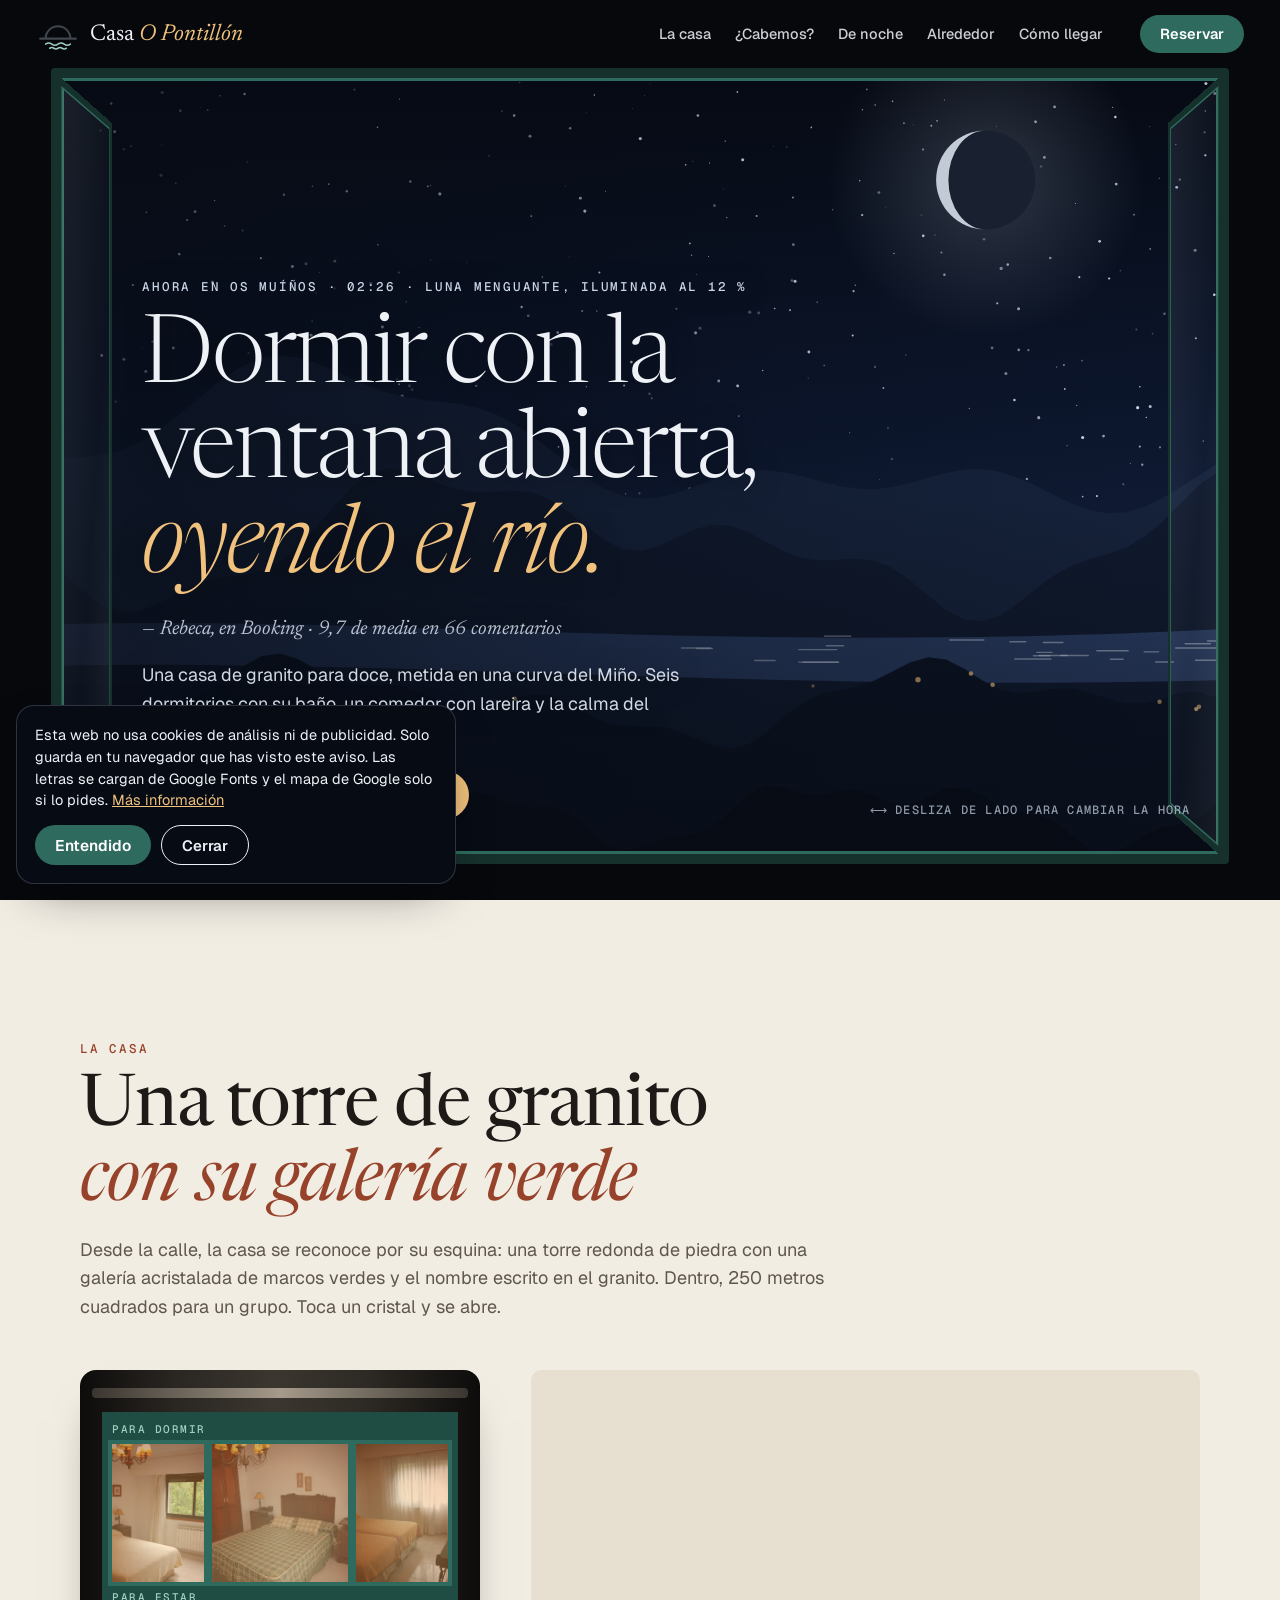
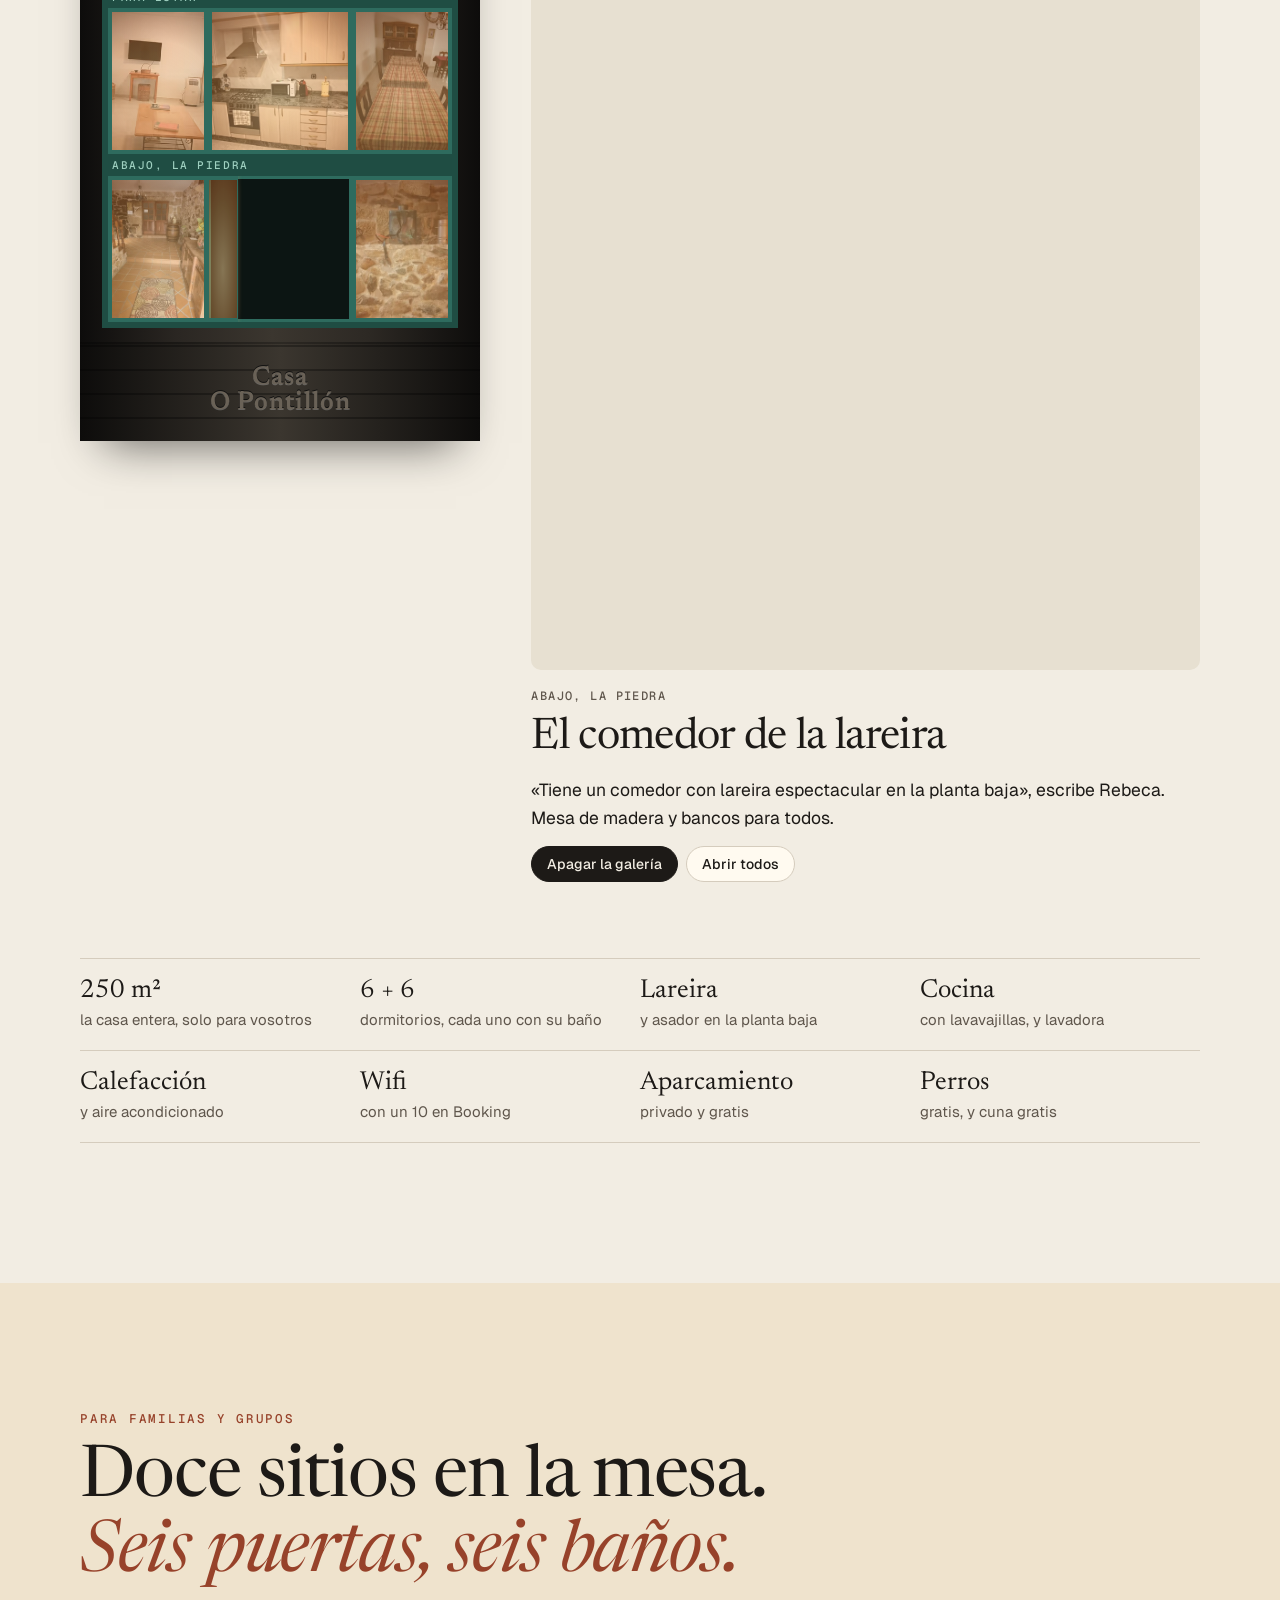
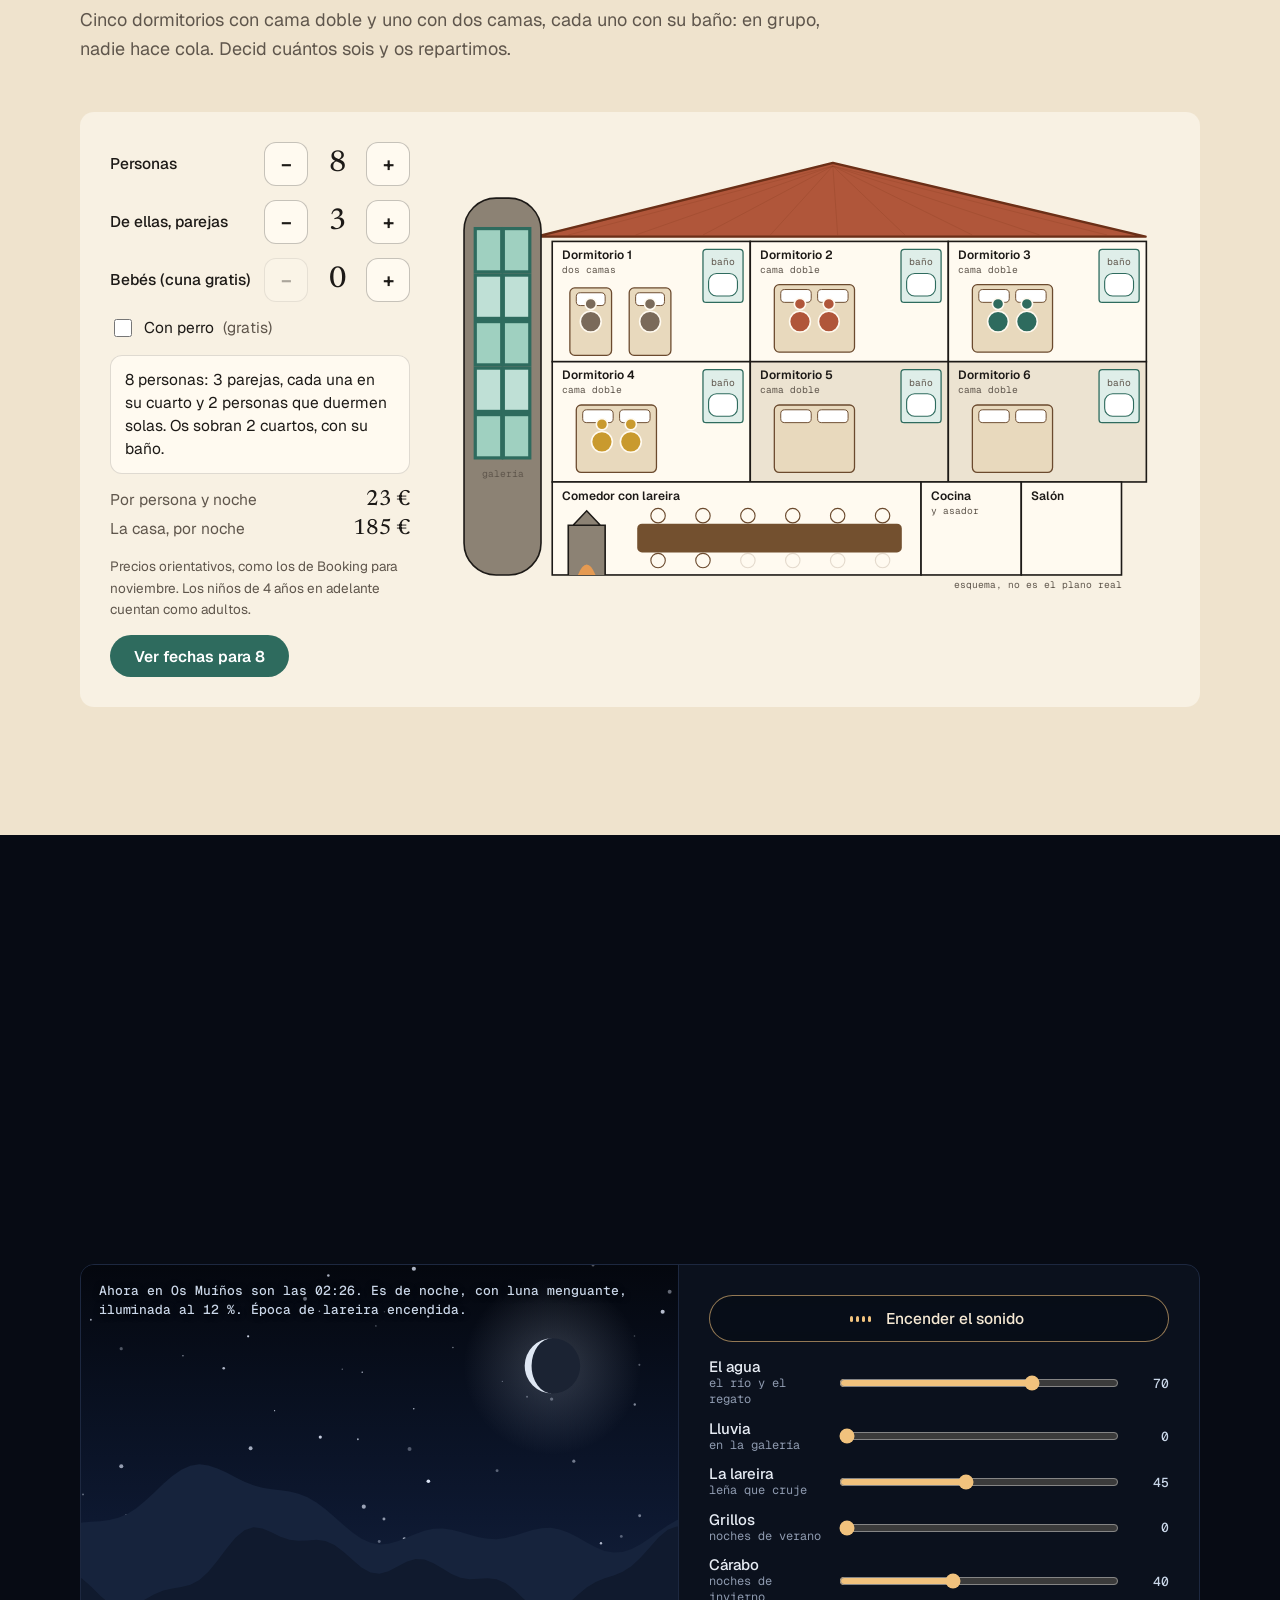
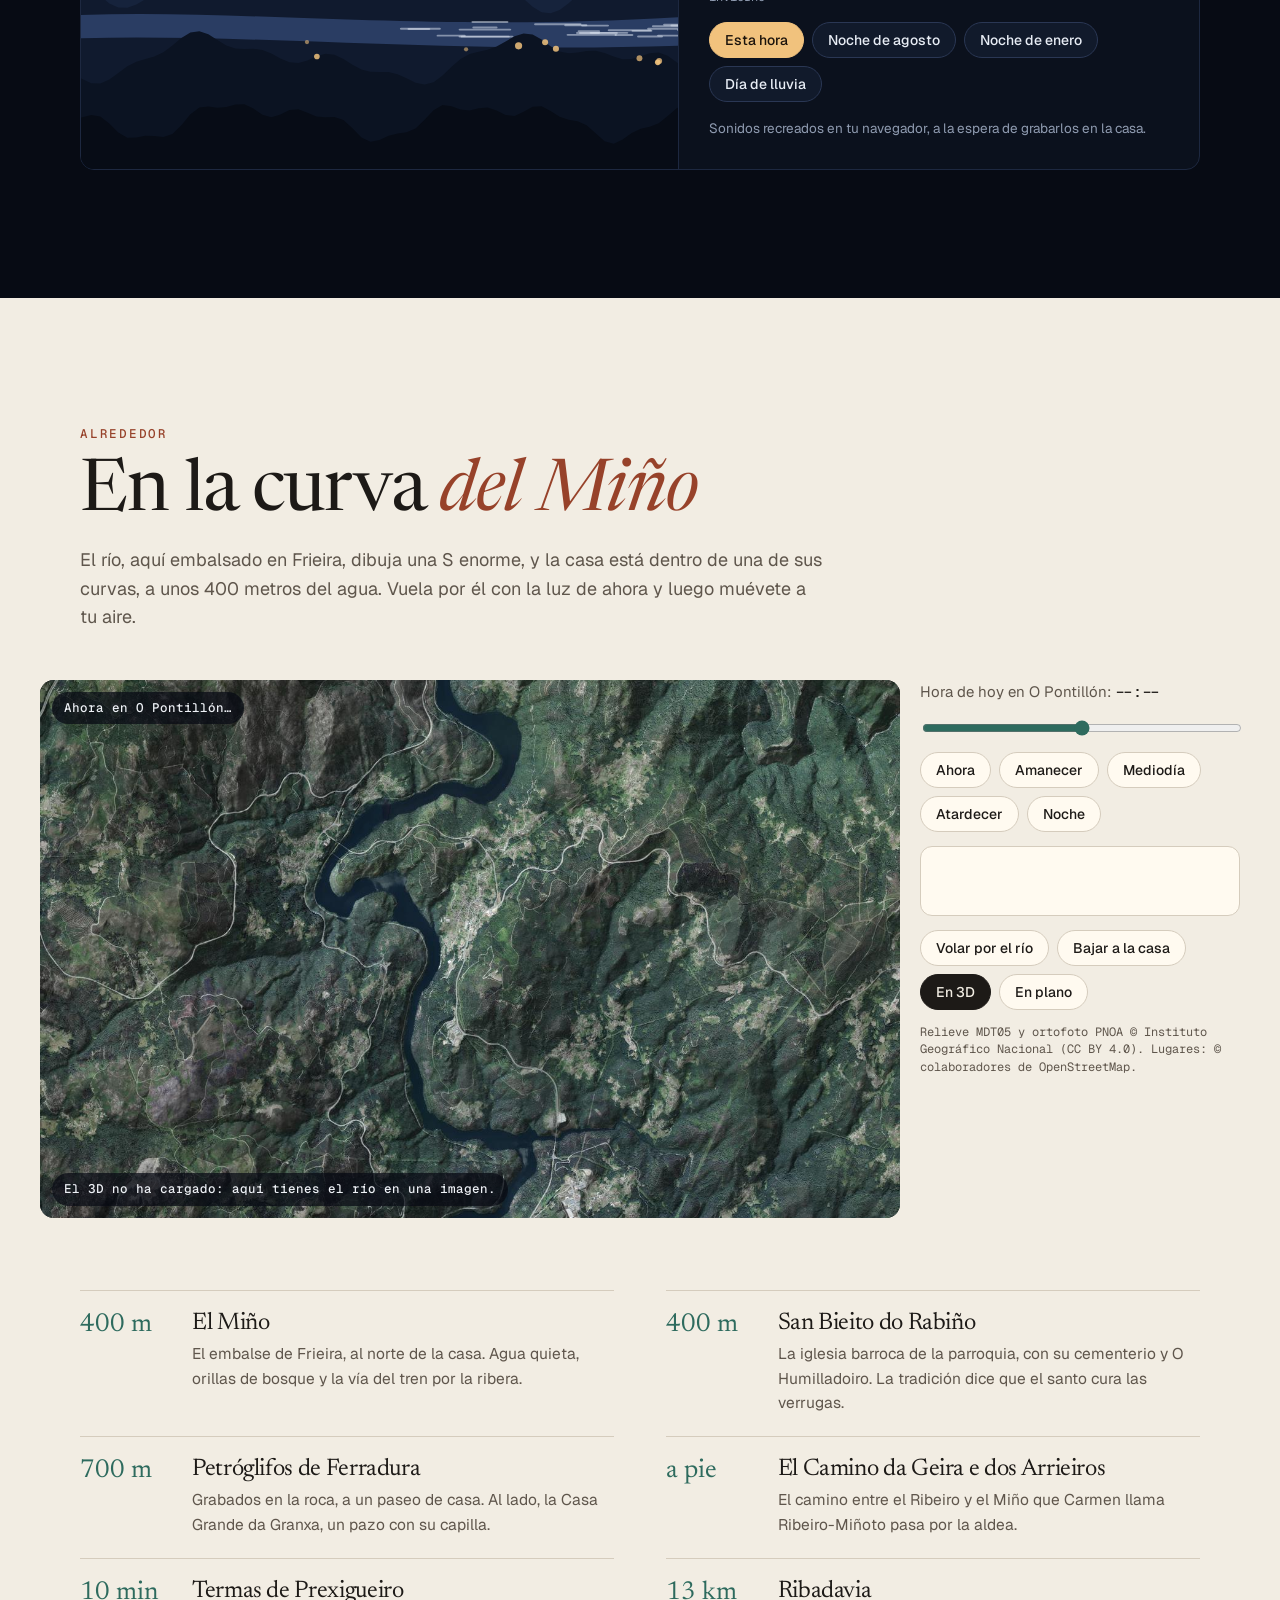
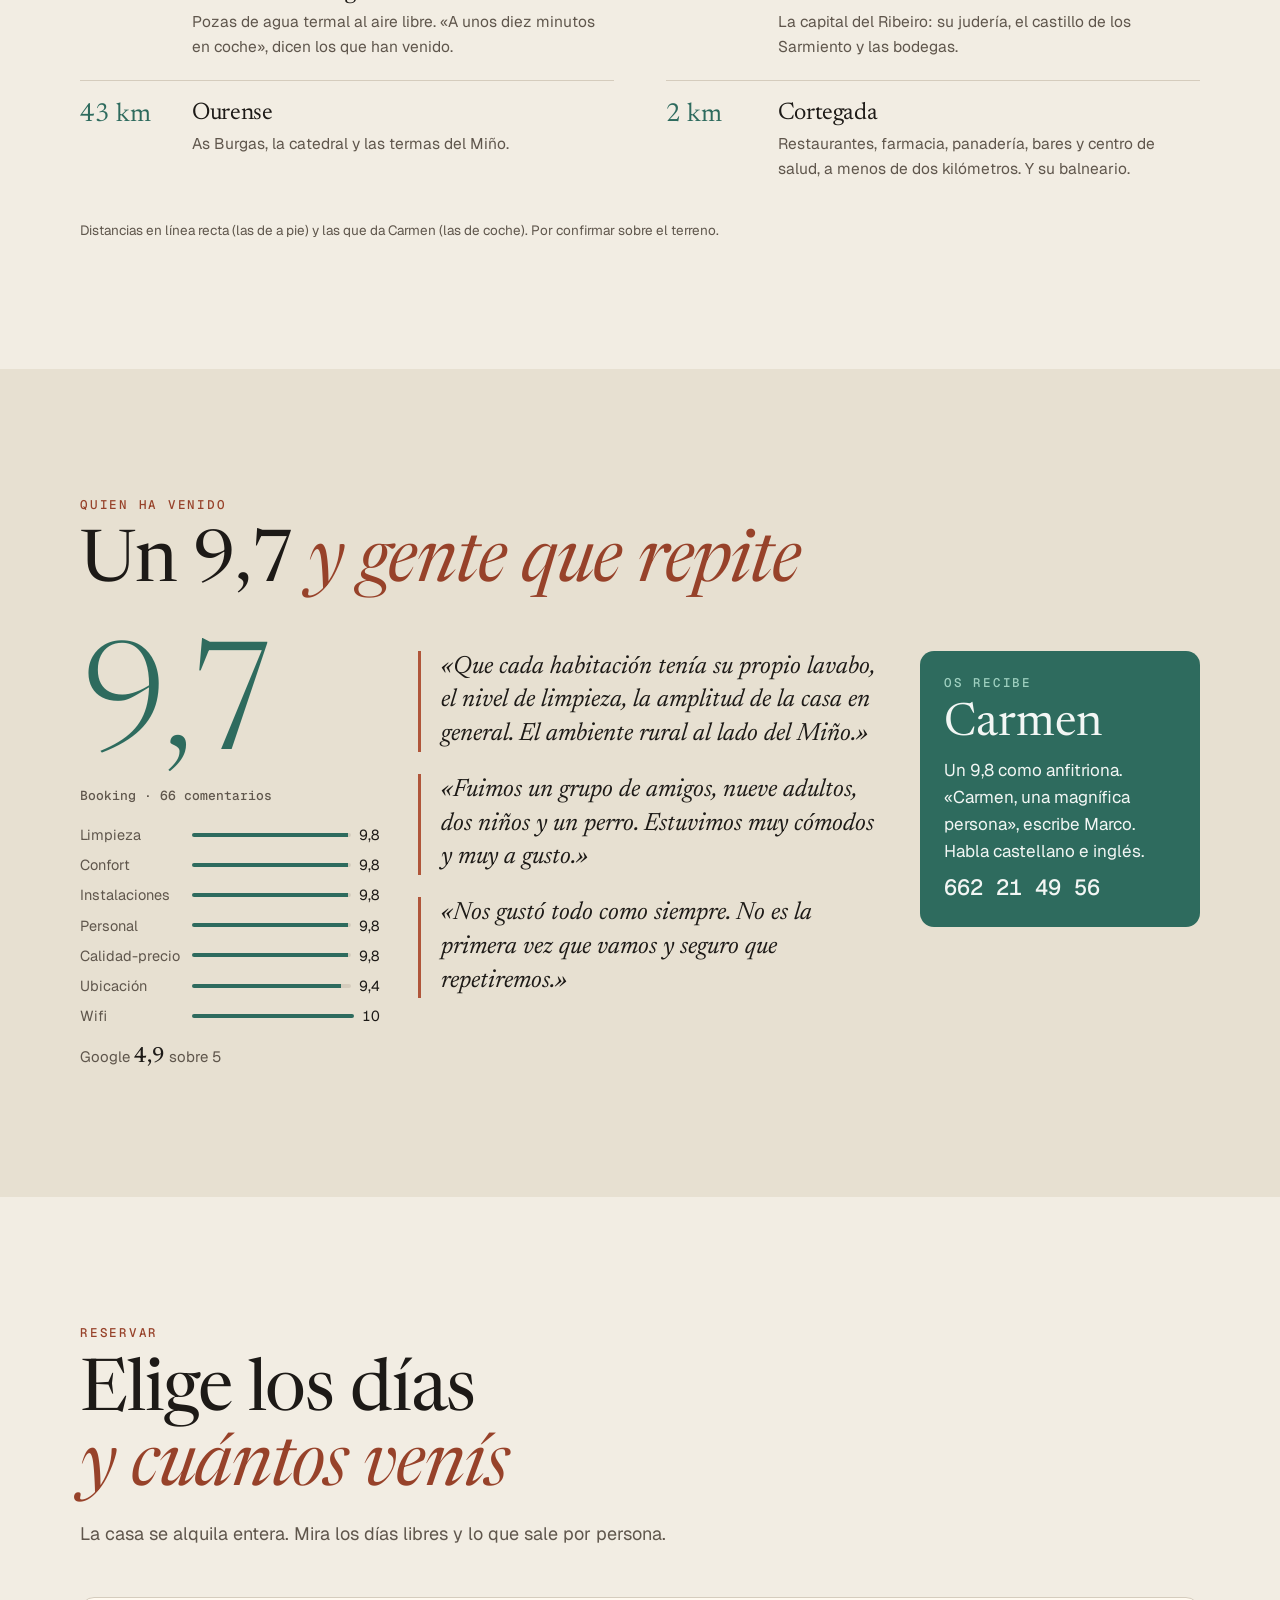
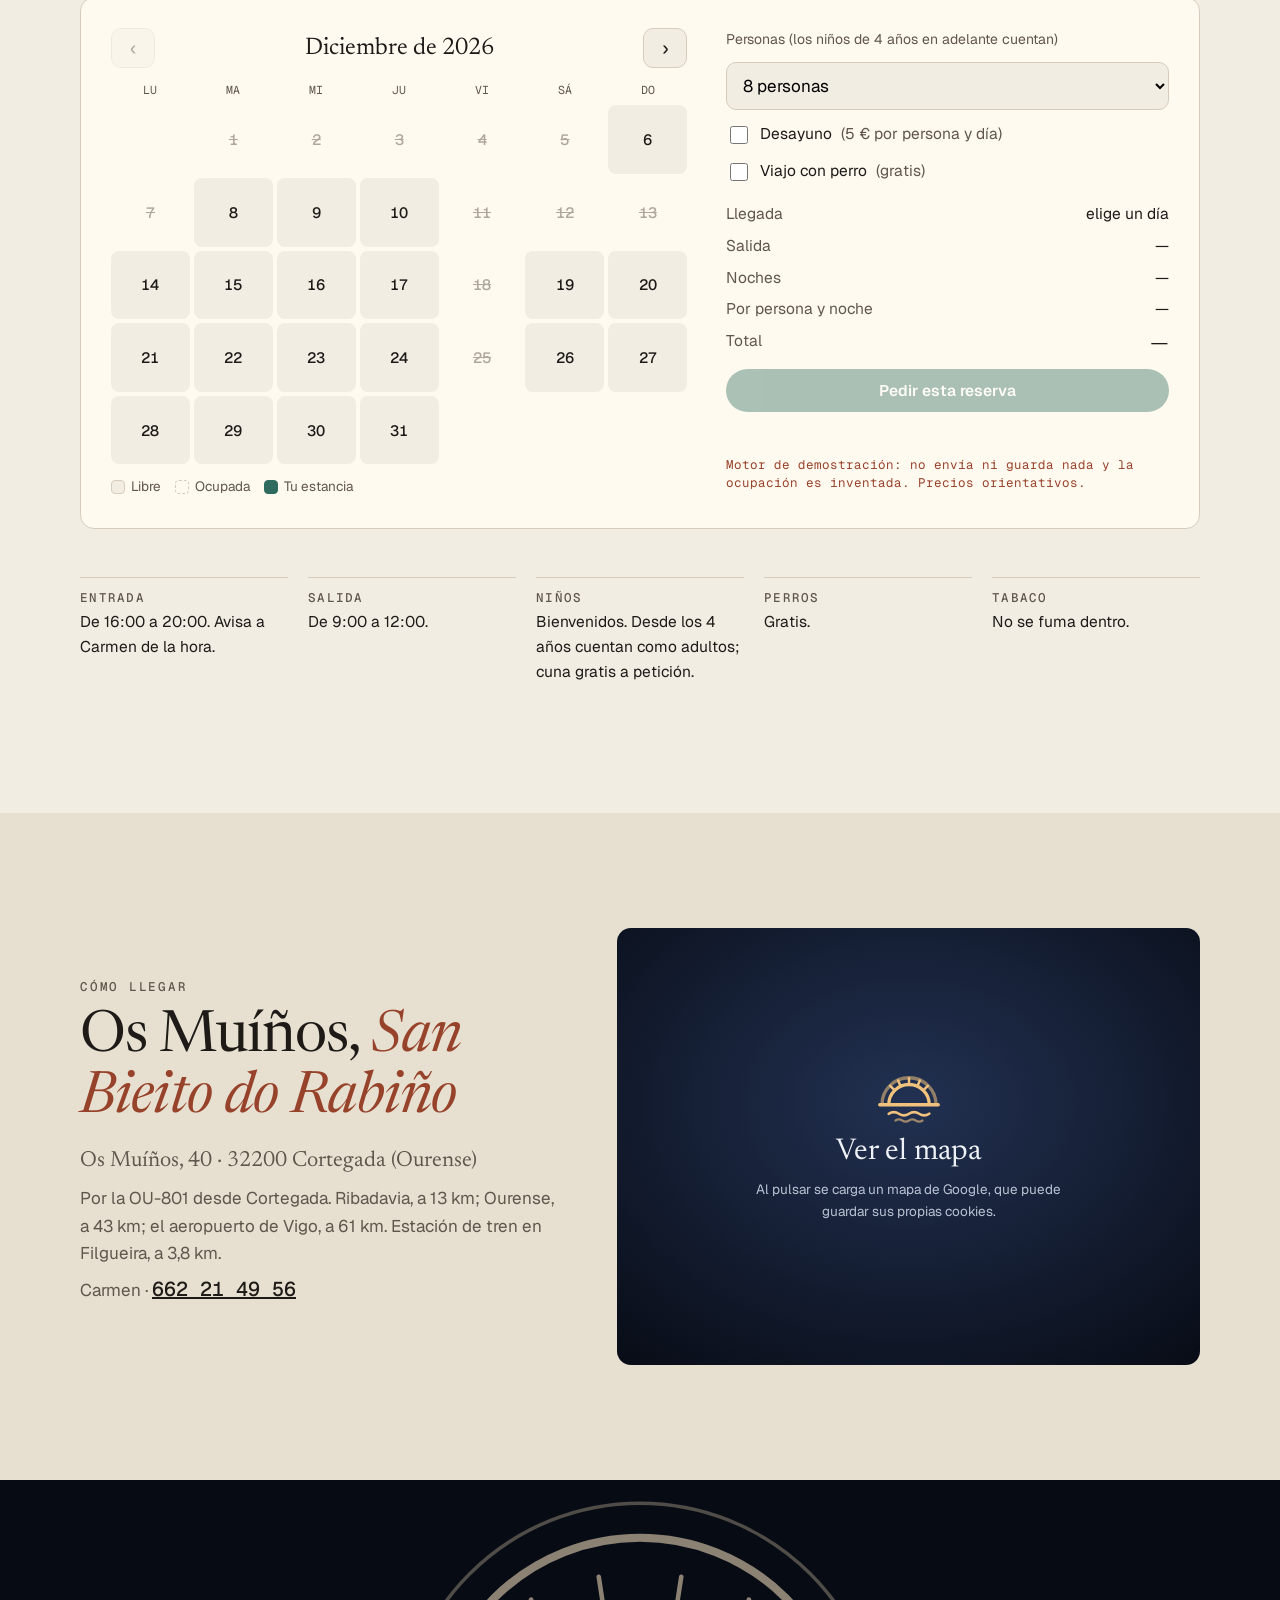
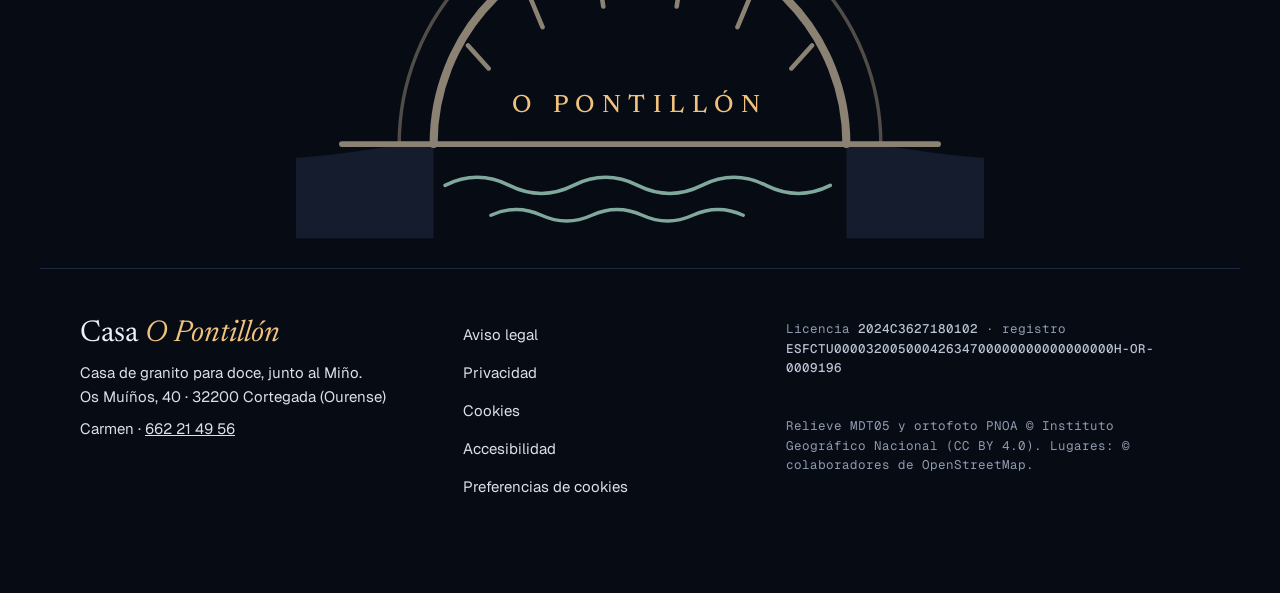
==== index.html @ c40fb70e "Web «Con la ventana abierta» para Casa O Pontillón Co-Authored-By: Claude Opus 5.5 <noreply@anthropi" ====
<!DOCTYPE html>
<html lang="es">
<head>
<meta charset="utf-8">
<meta name="robots" content="noindex, nofollow">
<meta name="viewport" content="width=device-width, initial-scale=1">
<title>Casa O Pontillón · Casa rural en Cortegada, junto al Miño</title>
<meta name="description" content="Casa entera de granito para doce en Os Muíños, Cortegada (Ourense), dentro de una curva del Miño. Seis dormitorios con su baño, comedor con lareira, asador y mascotas gratis.">
<meta name="theme-color" content="#070b14">
<link rel="icon" href="img/marca/favicon.svg" type="image/svg+xml">
<link rel="icon" href="img/marca/favicon-32.png" sizes="32x32" type="image/png">
<link rel="apple-touch-icon" href="img/marca/apple-touch-icon.png">
<link rel="manifest" href="manifest.json">
<meta property="og:type" content="website">
<meta property="og:locale" content="es_ES">
<meta property="og:title" content="Casa O Pontillón · Dormir con la ventana abierta, oyendo el río">
<meta property="og:description" content="Casa de granito para doce en Cortegada, en una curva del Miño. Seis dormitorios, cada uno con su baño.">
<meta property="og:image" content="img/og.jpg">
<script>
/* Antes de pintar: clases de estado, mando de maqueta y red de seguridad de la cortina */
(function () {
  var d = document.documentElement, reduce = false;
  try { reduce = matchMedia('(prefers-reduced-motion: reduce)').matches; } catch (e) {}
  d.classList.add('js', reduce ? 'sin-movimiento' : 'con-movimiento');
  // MANDO DE MAQUETA: la densidad solo se aplica si la URL lleva ?revision
  try { var q = new URLSearchParams(location.search); if (q.has('revision')) { d.classList.add('en-revision'); if (q.get('densidad') === 'sobria') d.classList.add('densidad-sobria'); } } catch (e) {}
  // fin del MANDO DE MAQUETA
  window.__pontFuera = function () {
    if (d.classList.contains('cortina-fuera')) return;
    d.classList.add('cortina-fuera'); d.classList.remove('cortina-puesta');
    document.dispatchEvent(new Event('pontillon:cortina-fuera'));
  };
  window.__pont3dFallo = function () { var e = document.getElementById('rio'); if (e && !e.classList.contains('con-3d')) e.classList.add('sin-3d'); var c = document.getElementById('rio-carga'); if (c) c.textContent = 'El 3D no ha cargado: aquí tienes el río en una imagen.'; };
  if (reduce) { window.__pontFuera(); return; }
  d.classList.add('cortina-puesta');
  // red de seguridad: si main.js no llega, la cortina se retira igual a los 6 s
  setTimeout(function () { var c = document.getElementById('cortina'); if (c) c.hidden = true; window.__pontFuera(); }, 6000);
})();
</script>
<link rel="preconnect" href="https://fonts.googleapis.com">
<link rel="preconnect" href="https://fonts.gstatic.com" crossorigin>
<link rel="stylesheet" href="https://fonts.googleapis.com/css2?family=Geist:wght@400;500;600&family=Geist+Mono:wght@400;500&family=Newsreader:ital,opsz,wght@0,6..72,300..600;1,6..72,300..500&display=swap" media="print" onload="this.media='all'">
<noscript><link rel="stylesheet" href="https://fonts.googleapis.com/css2?family=Geist:wght@400;500;600&family=Geist+Mono:wght@400;500&family=Newsreader:ital,opsz,wght@0,6..72,300..600;1,6..72,300..500&display=swap"></noscript>
<link rel="stylesheet" href="css/estilos.css?v=212accc4">
<link rel="stylesheet" href="css/3d.css">
<script type="application/ld+json">{
  "@context": "https://schema.org",
  "@type": "LodgingBusiness",
  "name": "Casa O Pontillón",
  "description": "Casa entera de granito para doce personas: seis dormitorios con baño propio, comedor con lareira, asador y cocina. Junto al Miño, en Cortegada (Ourense).",
  "telephone": "+34 662 21 49 56",
  "address": { "@type": "PostalAddress", "streetAddress": "Os Muíños, 40, San Bieito do Rabiño", "postalCode": "32200", "addressLocality": "Cortegada", "addressRegion": "Ourense", "addressCountry": "ES" },
  "geo": { "@type": "GeoCoordinates", "latitude": 42.21599, "longitude": -8.16337 },
  "checkinTime": "16:00", "checkoutTime": "12:00", "petsAllowed": true, "numberOfRooms": 6,
  "aggregateRating": { "@type": "AggregateRating", "ratingValue": "9.7", "bestRating": "10", "reviewCount": "66" }
}</script>
</head>
<body>
<a class="saltar" href="#principal">Saltar al contenido</a>

<!-- CORTINA: los cristales de la galería se encienden uno a uno, de abajo arriba -->
<div class="cortina" id="cortina" aria-hidden="true">
  <div class="cortina-galeria" id="cortina-galeria"><i></i><i></i><i></i><i></i><i></i><i></i><i></i><i></i></div>
  <p class="cortina-nombre"><span>Casa</span>O Pontillón</p>
</div>

<header class="cab" id="cab">
  <a class="cab-marca" href="#arriba" aria-label="Casa O Pontillón, volver al principio">
    <svg class="cab-puente" viewBox="0 0 64 48" aria-hidden="true">
      <path class="base" d="M6 30H58M14 30A18 18 0 0 1 50 30"/>
      <path class="lectura" id="cab-lectura" pathLength="1" d="M14 30A18 18 0 0 1 50 30"/>
      <path class="ondas" id="cab-ondas" d="M14 38q4.5-3 9 0t9 0 9 0 9 0M20 44q3-2 6 0t6 0 6 0 6 0"/>
    </svg>
    <span class="cab-nombre">Casa <i>O Pontillón</i></span>
  </a>
  <nav class="cab-nav" aria-label="Secciones">
    <a href="#casa">La casa</a>
    <a href="#dormir">¿Cabemos?</a>
    <a href="#noche">De noche</a>
    <a href="#alrededor">Alrededor</a>
    <a href="#llegar">Cómo llegar</a>
  </nav>
  <a class="btn cab-reservar" href="#reserva">Reservar</a>
  <button type="button" class="cab-menu" id="menu-btn" aria-expanded="false" aria-controls="menu-movil">Menú</button>
</header>
<div class="menu-movil" id="menu-movil" hidden>
  <nav aria-label="Menú">
    <a href="#casa">La casa</a>
    <a href="#dormir">¿Cabemos?</a>
    <a href="#noche">De noche</a>
    <a href="#alrededor">Alrededor</a>
    <a href="#opiniones">Opiniones</a>
    <a href="#reserva">Reservar</a>
    <a href="#llegar">Cómo llegar</a>
  </nav>
  <p class="menu-tel">Carmen · <a href="tel:+34662214956">662 21 49 56</a></p>
</div>

<main id="principal">

<!-- PORTADA: la ventana abierta al valle, con el cielo de ahora. Arrastrar de lado mueve la hora -->
<section class="portada" id="arriba" aria-labelledby="t-portada">
  <div class="cielos" id="cielos" aria-hidden="true">
    <svg class="cielo es-noche" id="cielo-noche" viewBox="0 0 1600 1000" preserveAspectRatio="xMidYMid slice"></svg>
    <svg class="cielo es-dia" id="cielo-dia" viewBox="0 0 1600 1000" preserveAspectRatio="xMidYMid slice"></svg>
  </div>
  <div class="ventana" aria-hidden="true"><i class="hoja izq"></i><i class="hoja der"></i></div>
  <div class="portada-txt">
    <p class="ant" id="portada-ahora">Os Muíños · Cortegada · junto al Miño</p>
    <h1 id="t-portada">Dormir con la ventana abierta, <i>oyendo el río.</i></h1>
    <p class="firma">Rebeca, en Booking · 9,7 de media en 66 comentarios</p>
    <p class="bajada">Una casa de granito para doce, metida en una curva del Miño. Seis dormitorios con su baño, un comedor con lareira y la calma del Ribeiro.</p>
    <div class="portada-botones">
      <button type="button" class="oir" id="oir-portada" aria-pressed="false"><span class="ondas" aria-hidden="true"><i></i><i></i><i></i><i></i></span><span class="t">Escuchar el río</span></button>
      <a class="btn" href="#reserva">Ver fechas</a>
    </div>
  </div>
  <p class="portada-pista" id="portada-pista" aria-hidden="true">Desliza de lado para cambiar la hora</p>
</section>

<!-- LA CASA, CRISTAL A CRISTAL -->
<section class="casa" id="casa" aria-labelledby="t-casa">
  <div class="env">
    <header class="sec-cab">
      <p class="ant">La casa</p>
      <h2 id="t-casa">Una torre de granito <i>con su galería verde</i></h2>
      <p>Desde la calle, la casa se reconoce por su esquina: una torre redonda de piedra con una galería acristalada de marcos verdes y el nombre escrito en el granito. Dentro, 250 metros cuadrados para un grupo. Toca un cristal y se abre.</p>
    </header>
    <div class="galeria" id="galeria">
      <div class="g-torre">
        <div class="g-cornisa"></div>
        <div class="g-panel" role="group" aria-label="Cristales de la galería: cada uno abre una parte de la casa">
          <span class="planta-rot">Para dormir</span>
          <button type="button" class="cristal" data-i="0" aria-pressed="false" aria-label="Un cuarto con la ventana al verde"><picture data-foto="dorm-verde"><source type="image/avif" srcset="img/fotos/dorm-verde-480.avif 480w, img/fotos/dorm-verde-800.avif 800w, img/fotos/dorm-verde-1024.avif 1024w" sizes="160px"><source type="image/webp" srcset="img/fotos/dorm-verde-480.webp 480w, img/fotos/dorm-verde-800.webp 800w, img/fotos/dorm-verde-1024.webp 1024w" sizes="160px"><img src="img/fotos/dorm-verde-800.jpg" srcset="img/fotos/dorm-verde-480.jpg 480w, img/fotos/dorm-verde-800.jpg 800w, img/fotos/dorm-verde-1024.jpg 1024w" sizes="160px" width="800" height="534" alt="" loading="lazy" decoding="async"></picture><span class="hoja"></span></button>
          <button type="button" class="cristal" data-i="1" aria-pressed="false" aria-label="Seis puertas, seis baños"><picture data-foto="dorm-cuadros"><source type="image/avif" srcset="img/fotos/dorm-cuadros-480.avif 480w, img/fotos/dorm-cuadros-800.avif 800w, img/fotos/dorm-cuadros-1024.avif 1024w" sizes="160px"><source type="image/webp" srcset="img/fotos/dorm-cuadros-480.webp 480w, img/fotos/dorm-cuadros-800.webp 800w, img/fotos/dorm-cuadros-1024.webp 1024w" sizes="160px"><img src="img/fotos/dorm-cuadros-800.jpg" srcset="img/fotos/dorm-cuadros-480.jpg 480w, img/fotos/dorm-cuadros-800.jpg 800w, img/fotos/dorm-cuadros-1024.jpg 1024w" sizes="160px" width="800" height="534" alt="" loading="lazy" decoding="async"></picture><span class="hoja"></span></button>
          <button type="button" class="cristal" data-i="2" aria-pressed="false" aria-label="El de las dos camas"><picture data-foto="dorm-dos"><source type="image/avif" srcset="img/fotos/dorm-dos-480.avif 480w, img/fotos/dorm-dos-800.avif 800w, img/fotos/dorm-dos-1024.avif 1024w" sizes="160px"><source type="image/webp" srcset="img/fotos/dorm-dos-480.webp 480w, img/fotos/dorm-dos-800.webp 800w, img/fotos/dorm-dos-1024.webp 1024w" sizes="160px"><img src="img/fotos/dorm-dos-800.jpg" srcset="img/fotos/dorm-dos-480.jpg 480w, img/fotos/dorm-dos-800.jpg 800w, img/fotos/dorm-dos-1024.jpg 1024w" sizes="160px" width="800" height="534" alt="" loading="lazy" decoding="async"></picture><span class="hoja"></span></button>
          <span class="planta-rot">Para estar</span>
          <button type="button" class="cristal" data-i="3" aria-pressed="false" aria-label="El salón"><picture data-foto="salon"><source type="image/avif" srcset="img/fotos/salon-480.avif 480w, img/fotos/salon-800.avif 800w, img/fotos/salon-1200.avif 1200w, img/fotos/salon-1280.avif 1280w" sizes="160px"><source type="image/webp" srcset="img/fotos/salon-480.webp 480w, img/fotos/salon-800.webp 800w, img/fotos/salon-1200.webp 1200w, img/fotos/salon-1280.webp 1280w" sizes="160px"><img src="img/fotos/salon-800.jpg" srcset="img/fotos/salon-480.jpg 480w, img/fotos/salon-800.jpg 800w, img/fotos/salon-1200.jpg 1200w, img/fotos/salon-1280.jpg 1280w" sizes="160px" width="800" height="450" alt="" loading="lazy" decoding="async"></picture><span class="hoja"></span></button>
          <button type="button" class="cristal" data-i="4" aria-pressed="false" aria-label="Una cocina para un grupo"><picture data-foto="cocina"><source type="image/avif" srcset="img/fotos/cocina-480.avif 480w, img/fotos/cocina-800.avif 800w, img/fotos/cocina-1200.avif 1200w" sizes="160px"><source type="image/webp" srcset="img/fotos/cocina-480.webp 480w, img/fotos/cocina-800.webp 800w, img/fotos/cocina-1200.webp 1200w" sizes="160px"><img src="img/fotos/cocina-800.jpg" srcset="img/fotos/cocina-480.jpg 480w, img/fotos/cocina-800.jpg 800w, img/fotos/cocina-1200.jpg 1200w" sizes="160px" width="800" height="600" alt="" loading="lazy" decoding="async"></picture><span class="hoja"></span></button>
          <button type="button" class="cristal" data-i="5" aria-pressed="false" aria-label="La mesa larga"><picture data-foto="mantel"><source type="image/avif" srcset="img/fotos/mantel-480.avif 480w, img/fotos/mantel-675.avif 675w" sizes="160px"><source type="image/webp" srcset="img/fotos/mantel-480.webp 480w, img/fotos/mantel-675.webp 675w" sizes="160px"><img src="img/fotos/mantel-675.jpg" srcset="img/fotos/mantel-480.jpg 480w, img/fotos/mantel-675.jpg 675w" sizes="160px" width="675" height="900" alt="" loading="lazy" decoding="async"></picture><span class="hoja"></span></button>
          <span class="planta-rot">Abajo, la piedra</span>
          <button type="button" class="cristal" data-i="6" aria-pressed="false" aria-label="La entrada de granito"><picture data-foto="entrada"><source type="image/avif" srcset="img/fotos/entrada-480.avif 480w, img/fotos/entrada-675.avif 675w" sizes="160px"><source type="image/webp" srcset="img/fotos/entrada-480.webp 480w, img/fotos/entrada-675.webp 675w" sizes="160px"><img src="img/fotos/entrada-675.jpg" srcset="img/fotos/entrada-480.jpg 480w, img/fotos/entrada-675.jpg 675w" sizes="160px" width="675" height="900" alt="" loading="lazy" decoding="async"></picture><span class="hoja"></span></button>
          <button type="button" class="cristal" data-i="7" aria-pressed="true" aria-label="El comedor de la lareira"><picture data-foto="lareira"><source type="image/avif" srcset="img/fotos/lareira-480.avif 480w, img/fotos/lareira-675.avif 675w" sizes="160px"><source type="image/webp" srcset="img/fotos/lareira-480.webp 480w, img/fotos/lareira-675.webp 675w" sizes="160px"><img src="img/fotos/lareira-675.jpg" srcset="img/fotos/lareira-480.jpg 480w, img/fotos/lareira-675.jpg 675w" sizes="160px" width="675" height="900" alt="" loading="lazy" decoding="async"></picture><span class="hoja"></span></button>
          <button type="button" class="cristal" data-i="8" aria-pressed="false" aria-label="Lo que guarda la pared"><picture data-foto="piedra"><source type="image/avif" srcset="img/fotos/piedra-480.avif 480w, img/fotos/piedra-800.avif 800w, img/fotos/piedra-1024.avif 1024w" sizes="160px"><source type="image/webp" srcset="img/fotos/piedra-480.webp 480w, img/fotos/piedra-800.webp 800w, img/fotos/piedra-1024.webp 1024w" sizes="160px"><img src="img/fotos/piedra-800.jpg" srcset="img/fotos/piedra-480.jpg 480w, img/fotos/piedra-800.jpg 800w, img/fotos/piedra-1024.jpg 1024w" sizes="160px" width="800" height="534" alt="" loading="lazy" decoding="async"></picture><span class="hoja"></span></button>
        </div>
        <div class="g-base"><span>Casa<br>O Pontillón</span></div>
      </div>
      <div class="g-detalle" aria-live="polite">
        <div class="g-fotos">
          <figure data-i="0" hidden><picture data-foto="dorm-verde"><source type="image/avif" srcset="img/fotos/dorm-verde-480.avif 480w, img/fotos/dorm-verde-800.avif 800w, img/fotos/dorm-verde-1024.avif 1024w" sizes="(max-width: 860px) 100vw, 640px"><source type="image/webp" srcset="img/fotos/dorm-verde-480.webp 480w, img/fotos/dorm-verde-800.webp 800w, img/fotos/dorm-verde-1024.webp 1024w" sizes="(max-width: 860px) 100vw, 640px"><img src="img/fotos/dorm-verde-800.jpg" srcset="img/fotos/dorm-verde-480.jpg 480w, img/fotos/dorm-verde-800.jpg 800w, img/fotos/dorm-verde-1024.jpg 1024w" sizes="(max-width: 860px) 100vw, 640px" width="800" height="534" alt="Dormitorio doble con cabecero de hierro y la ventana abierta a los árboles" loading="lazy" decoding="async"></picture></figure>
          <figure data-i="1" hidden><picture data-foto="dorm-cuadros"><source type="image/avif" srcset="img/fotos/dorm-cuadros-480.avif 480w, img/fotos/dorm-cuadros-800.avif 800w, img/fotos/dorm-cuadros-1024.avif 1024w" sizes="(max-width: 860px) 100vw, 640px"><source type="image/webp" srcset="img/fotos/dorm-cuadros-480.webp 480w, img/fotos/dorm-cuadros-800.webp 800w, img/fotos/dorm-cuadros-1024.webp 1024w" sizes="(max-width: 860px) 100vw, 640px"><img src="img/fotos/dorm-cuadros-800.jpg" srcset="img/fotos/dorm-cuadros-480.jpg 480w, img/fotos/dorm-cuadros-800.jpg 800w, img/fotos/dorm-cuadros-1024.jpg 1024w" sizes="(max-width: 860px) 100vw, 640px" width="800" height="534" alt="Dormitorio con colcha de cuadros verdes y armario de madera" loading="lazy" decoding="async"></picture></figure>
          <figure data-i="2" hidden><picture data-foto="dorm-dos"><source type="image/avif" srcset="img/fotos/dorm-dos-480.avif 480w, img/fotos/dorm-dos-800.avif 800w, img/fotos/dorm-dos-1024.avif 1024w" sizes="(max-width: 860px) 100vw, 640px"><source type="image/webp" srcset="img/fotos/dorm-dos-480.webp 480w, img/fotos/dorm-dos-800.webp 800w, img/fotos/dorm-dos-1024.webp 1024w" sizes="(max-width: 860px) 100vw, 640px"><img src="img/fotos/dorm-dos-800.jpg" srcset="img/fotos/dorm-dos-480.jpg 480w, img/fotos/dorm-dos-800.jpg 800w, img/fotos/dorm-dos-1024.jpg 1024w" sizes="(max-width: 860px) 100vw, 640px" width="800" height="534" alt="Dormitorio con dos camas individuales de colcha naranja" loading="lazy" decoding="async"></picture></figure>
          <figure data-i="3" hidden><picture data-foto="salon"><source type="image/avif" srcset="img/fotos/salon-480.avif 480w, img/fotos/salon-800.avif 800w, img/fotos/salon-1200.avif 1200w, img/fotos/salon-1280.avif 1280w" sizes="(max-width: 860px) 100vw, 640px"><source type="image/webp" srcset="img/fotos/salon-480.webp 480w, img/fotos/salon-800.webp 800w, img/fotos/salon-1200.webp 1200w, img/fotos/salon-1280.webp 1280w" sizes="(max-width: 860px) 100vw, 640px"><img src="img/fotos/salon-800.jpg" srcset="img/fotos/salon-480.jpg 480w, img/fotos/salon-800.jpg 800w, img/fotos/salon-1200.jpg 1200w, img/fotos/salon-1280.jpg 1280w" sizes="(max-width: 860px) 100vw, 640px" width="800" height="450" alt="Salón con tresillos, mesa baja y tele" loading="lazy" decoding="async"></picture></figure>
          <figure data-i="4" hidden><picture data-foto="cocina"><source type="image/avif" srcset="img/fotos/cocina-480.avif 480w, img/fotos/cocina-800.avif 800w, img/fotos/cocina-1200.avif 1200w" sizes="(max-width: 860px) 100vw, 640px"><source type="image/webp" srcset="img/fotos/cocina-480.webp 480w, img/fotos/cocina-800.webp 800w, img/fotos/cocina-1200.webp 1200w" sizes="(max-width: 860px) 100vw, 640px"><img src="img/fotos/cocina-800.jpg" srcset="img/fotos/cocina-480.jpg 480w, img/fotos/cocina-800.jpg 800w, img/fotos/cocina-1200.jpg 1200w" sizes="(max-width: 860px) 100vw, 640px" width="800" height="600" alt="Cocina grande con fogones, horno y armarios claros" loading="lazy" decoding="async"></picture></figure>
          <figure data-i="5" hidden><picture data-foto="mantel"><source type="image/avif" srcset="img/fotos/mantel-480.avif 480w, img/fotos/mantel-675.avif 675w" sizes="(max-width: 860px) 100vw, 640px"><source type="image/webp" srcset="img/fotos/mantel-480.webp 480w, img/fotos/mantel-675.webp 675w" sizes="(max-width: 860px) 100vw, 640px"><img src="img/fotos/mantel-675.jpg" srcset="img/fotos/mantel-480.jpg 480w, img/fotos/mantel-675.jpg 675w" sizes="(max-width: 860px) 100vw, 640px" width="675" height="900" alt="Comedor con dos mesas en fila y manteles de cuadros" loading="lazy" decoding="async"></picture></figure>
          <figure data-i="6" hidden><picture data-foto="entrada"><source type="image/avif" srcset="img/fotos/entrada-480.avif 480w, img/fotos/entrada-675.avif 675w" sizes="(max-width: 860px) 100vw, 640px"><source type="image/webp" srcset="img/fotos/entrada-480.webp 480w, img/fotos/entrada-675.webp 675w" sizes="(max-width: 860px) 100vw, 640px"><img src="img/fotos/entrada-675.jpg" srcset="img/fotos/entrada-480.jpg 480w, img/fotos/entrada-675.jpg 675w" sizes="(max-width: 860px) 100vw, 640px" width="675" height="900" alt="Recibidor con paredes de granito, escalera de madera y una barrica" loading="lazy" decoding="async"></picture></figure>
          <figure data-i="7"><picture data-foto="lareira"><source type="image/avif" srcset="img/fotos/lareira-480.avif 480w, img/fotos/lareira-675.avif 675w" sizes="(max-width: 860px) 100vw, 640px"><source type="image/webp" srcset="img/fotos/lareira-480.webp 480w, img/fotos/lareira-675.webp 675w" sizes="(max-width: 860px) 100vw, 640px"><img src="img/fotos/lareira-675.jpg" srcset="img/fotos/lareira-480.jpg 480w, img/fotos/lareira-675.jpg 675w" sizes="(max-width: 860px) 100vw, 640px" width="675" height="900" alt="Comedor con lareira de piedra y mesa larga con bancos" loading="lazy" decoding="async"></picture></figure>
          <figure data-i="8" hidden><picture data-foto="piedra"><source type="image/avif" srcset="img/fotos/piedra-480.avif 480w, img/fotos/piedra-800.avif 800w, img/fotos/piedra-1024.avif 1024w" sizes="(max-width: 860px) 100vw, 640px"><source type="image/webp" srcset="img/fotos/piedra-480.webp 480w, img/fotos/piedra-800.webp 800w, img/fotos/piedra-1024.webp 1024w" sizes="(max-width: 860px) 100vw, 640px"><img src="img/fotos/piedra-800.jpg" srcset="img/fotos/piedra-480.jpg 480w, img/fotos/piedra-800.jpg 800w, img/fotos/piedra-1024.jpg 1024w" sizes="(max-width: 860px) 100vw, 640px" width="800" height="534" alt="Muro de granito con una repisa de cántaros, faroles y una radio antigua" loading="lazy" decoding="async"></picture></figure>
        </div>
        <p class="g-planta" id="g-planta">Abajo, la piedra</p>
        <h3 id="g-tit">El comedor de la lareira</h3>
        <p id="g-txt">«Tiene un comedor con lareira espectacular en la planta baja», escribe Rebeca. Mesa de madera y bancos para todos.</p>
        <div class="fila"><button type="button" class="chip" id="g-noche" aria-pressed="false">Encender la galería</button><button type="button" class="chip" id="g-todos" aria-pressed="false">Abrir todos</button></div>
      </div>
    </div>
    <ul class="servicios" aria-label="Lo que tiene la casa">
      <li><b>250 m²</b>la casa entera, solo para vosotros</li>
      <li><b>6 + 6</b>dormitorios, cada uno con su baño</li>
      <li><b>Lareira</b>y asador en la planta baja</li>
      <li><b>Cocina</b>con lavavajillas, y lavadora</li>
      <li><b>Calefacción</b>y aire acondicionado</li>
      <li><b>Wifi</b>con un 10 en Booking</li>
      <li><b>Aparcamiento</b>privado y gratis</li>
      <li><b>Perros</b>gratis, y cuna gratis</li>
    </ul>
  </div>
</section>

<!-- ¿CÓMO DORMIMOS? Grupo, cuartos, baños, mesa y precio -->
<section class="dormir" id="dormir" aria-labelledby="t-dormir">
  <div class="env">
    <header class="sec-cab">
      <p class="ant">Para familias y grupos</p>
      <h2 id="t-dormir">Doce sitios en la mesa. <i>Seis puertas, seis baños.</i></h2>
      <p>Cinco dormitorios con cama doble y uno con dos camas, cada uno con su baño: en grupo, nadie hace cola. Decid cuántos sois y os repartimos.</p>
    </header>
    <div class="grupo" id="grupo">
      <div class="g-mandos">
        <div class="paso"><span>Personas</span><button type="button" data-d="n" data-v="-1" aria-label="Una persona menos">−</button><output id="c-n" aria-live="polite">8</output><button type="button" data-d="n" data-v="1" aria-label="Una persona más">+</button></div>
        <div class="paso"><span>De ellas, parejas</span><button type="button" data-d="p" data-v="-1" aria-label="Una pareja menos">−</button><output id="c-p">3</output><button type="button" data-d="p" data-v="1" aria-label="Una pareja más">+</button></div>
        <div class="paso"><span>Bebés (cuna gratis)</span><button type="button" data-d="b" data-v="-1" aria-label="Un bebé menos">−</button><output id="c-b">0</output><button type="button" data-d="b" data-v="1" aria-label="Un bebé más">+</button></div>
        <label class="casilla"><input type="checkbox" id="c-perro"> Con perro <span>(gratis)</span></label>
        <p class="g-res" id="c-res" aria-live="polite"></p>
        <dl class="g-precio"><dt>Por persona y noche</dt><dd id="c-pp">—</dd><dt>La casa, por noche</dt><dd id="c-noche">—</dd></dl>
        <p class="nota">Precios orientativos, como los de Booking para noviembre. Los niños de 4 años en adelante cuentan como adultos.</p>
        <button type="button" class="btn" id="c-ir">Ver fechas para 8</button>
      </div>
      <svg class="esquema" id="esquema" viewBox="0 0 900 560" role="img" aria-label="Esquema de la casa con los seis dormitorios, sus baños y quién duerme en cada uno"></svg>
    </div>
  </div>
</section>

<!-- DE NOCHE: lo que se oye desde la cama -->
<section class="noche" id="noche" aria-labelledby="t-noche">
  <div class="env">
    <header class="sec-cab">
      <p class="ant">De noche</p>
      <h2 id="t-noche">Lo que se oye <i>desde la cama</i></h2>
      <p>El agua, la leña de la lareira, los grillos de agosto y el cárabo del invierno. Arranca con lo que sonaría a esta hora en Os Muíños; mueve cada barra a tu gusto.</p>
    </header>
    <div class="sonido" id="sonido">
      <div class="s-ventana">
        <svg id="cielo-sonido" viewBox="0 0 600 420" preserveAspectRatio="xMidYMid slice" aria-hidden="true"></svg>
        <canvas id="onda" aria-hidden="true"></canvas>
        <p class="s-ahora" id="s-ahora">—</p>
      </div>
      <div class="s-mesa">
        <button type="button" class="oir grande" id="oir-noche" aria-pressed="false"><span class="ondas" aria-hidden="true"><i></i><i></i><i></i><i></i></span><span class="t">Encender el sonido</span></button>
        <div class="pistas" id="pistas"></div>
        <div class="fila" role="group" aria-label="Momentos"><button type="button" class="chip" data-mez="ahora" aria-pressed="true">Esta hora</button><button type="button" class="chip" data-mez="verano">Noche de agosto</button><button type="button" class="chip" data-mez="invierno">Noche de enero</button><button type="button" class="chip" data-mez="lluvia">Día de lluvia</button></div>
        <p class="nota">Sonidos recreados en tu navegador, a la espera de grabarlos en la casa.</p>
      </div>
    </div>
  </div>
</section>

<!-- ALREDEDOR: el Miño en 3D (lo pinta el módulo 3D en #rio) y los lugares -->
<section class="alrededor" id="alrededor" aria-labelledby="t-alrededor">
  <div class="env">
    <header class="sec-cab">
      <p class="ant">Alrededor</p>
      <h2 id="t-alrededor">En la curva <i>del Miño</i></h2>
      <p>El río, aquí embalsado en Frieira, dibuja una S enorme, y la casa está dentro de una de sus curvas, a unos 400 metros del agua. Vuela por él con la luz de ahora y luego muévete a tu aire.</p>
    </header>
  </div>
  <div class="env ancho" id="rio">
    <div class="rio-marco" id="rio-marco">
      <img id="rio-poster" class="rio-poster" src="img/terreno/plano.jpg" alt="El valle del Miño en relieve, con la S del embalse de Frieira y la casa dentro de una curva"  loading="lazy" decoding="async">
      <div class="rio-lienzo" id="rio-lienzo"></div>
      <div class="rotulos" id="rio-rotulos" aria-hidden="true"></div>
      <button type="button" class="rio-mover" id="rio-mover" hidden>Mover el mapa</button>
      <p class="rio-carga" id="rio-carga">Cargando el relieve…</p>
      <p class="rio-chip" id="rio-chip">Ahora en O Pontillón…</p>
    </div>
    <div class="rio-mandos">
      <label for="rio-hora">Hora de hoy en O Pontillón: <b id="rio-hora-txt">--:--</b></label>
      <input type="range" id="rio-hora" min="0" max="1439" step="1" value="720">
      <div class="fila" role="group" aria-label="Momentos del día"><button type="button" class="chip" data-h="ahora">Ahora</button><button type="button" class="chip" data-h="sale">Amanecer</button><button type="button" class="chip" data-h="mediodia">Mediodía</button><button type="button" class="chip" data-h="pone">Atardecer</button><button type="button" class="chip" data-h="noche">Noche</button></div>
      <p class="rio-lectura" id="rio-lectura" aria-live="polite"></p>
      <div class="fila" role="group" aria-label="Vista"><button type="button" class="chip" id="rio-volar">Volar por el río</button><button type="button" class="chip" id="rio-casa" aria-pressed="false">Bajar a la casa</button><button type="button" class="chip" id="rio-3d" aria-pressed="true">En 3D</button><button type="button" class="chip" id="rio-plano" aria-pressed="false">En plano</button></div>
      <p class="rio-fuente">Relieve MDT05 y ortofoto PNOA © Instituto Geográfico Nacional (CC BY 4.0). Lugares: © colaboradores de OpenStreetMap.</p>
    </div>
  </div>
  <div class="env">
    <ul class="lugares">
      <li><span class="dist">400 m</span><div><h3>El Miño</h3><p>El embalse de Frieira, al norte de la casa. Agua quieta, orillas de bosque y la vía del tren por la ribera.</p></div></li>
      <li><span class="dist">400 m</span><div><h3>San Bieito do Rabiño</h3><p>La iglesia barroca de la parroquia, con su cementerio y O Humilladoiro. La tradición dice que el santo cura las verrugas.</p></div></li>
      <li><span class="dist">700 m</span><div><h3>Petróglifos de Ferradura</h3><p>Grabados en la roca, a un paseo de casa. Al lado, la Casa Grande da Granxa, un pazo con su capilla.</p></div></li>
      <li><span class="dist">a pie</span><div><h3>El Camino da Geira e dos Arrieiros</h3><p>El camino entre el Ribeiro y el Miño que Carmen llama Ribeiro-Miñoto pasa por la aldea.</p></div></li>
      <li><span class="dist">10 min</span><div><h3>Termas de Prexigueiro</h3><p>Pozas de agua termal al aire libre. «A unos diez minutos en coche», dicen los que han venido.</p></div></li>
      <li><span class="dist">13 km</span><div><h3>Ribadavia</h3><p>La capital del Ribeiro: su judería, el castillo de los Sarmiento y las bodegas.</p></div></li>
      <li><span class="dist">43 km</span><div><h3>Ourense</h3><p>As Burgas, la catedral y las termas del Miño.</p></div></li>
      <li><span class="dist">2 km</span><div><h3>Cortegada</h3><p>Restaurantes, farmacia, panadería, bares y centro de salud, a menos de dos kilómetros. Y su balneario.</p></div></li>
    </ul>
    <p class="nota">Distancias en línea recta (las de a pie) y las que da Carmen (las de coche). Por confirmar sobre el terreno.</p>
  </div>
</section>

<!-- CARMEN Y OPINIONES -->
<section class="opiniones" id="opiniones" aria-labelledby="t-opiniones">
  <div class="env">
    <header class="sec-cab">
      <p class="ant">Quien ha venido</p>
      <h2 id="t-opiniones">Un 9,7 <i>y gente que repite</i></h2>
    </header>
    <div class="op-rejilla">
      <div class="op-nota">
        <p class="op-num">9,7</p>
        <p class="op-fuente">Booking · 66 comentarios</p>
        <dl class="op-desglose">
          <dt>Limpieza</dt><dd><i style="--v:.98"></i>9,8</dd>
          <dt>Confort</dt><dd><i style="--v:.98"></i>9,8</dd>
          <dt>Instalaciones</dt><dd><i style="--v:.98"></i>9,8</dd>
          <dt>Personal</dt><dd><i style="--v:.98"></i>9,8</dd>
          <dt>Calidad-precio</dt><dd><i style="--v:.98"></i>9,8</dd>
          <dt>Ubicación</dt><dd><i style="--v:.94"></i>9,4</dd>
          <dt>Wifi</dt><dd><i style="--v:1"></i>10</dd>
        </dl>
        <p class="op-google">Google <b>4,9</b> sobre 5</p>
      </div>
      <div class="op-citas">
        <blockquote><p>«Que cada habitación tenía su propio lavabo, el nivel de limpieza, la amplitud de la casa en general. El ambiente rural al lado del Miño.»</p></blockquote>
        <blockquote><p>«Fuimos un grupo de amigos, nueve adultos, dos niños y un perro. Estuvimos muy cómodos y muy a gusto.»</p></blockquote>
        <blockquote><p>«Nos gustó todo como siempre. No es la primera vez que vamos y seguro que repetiremos.»</p></blockquote>
      </div>
      <div class="carmen">
        <p class="ant">Os recibe</p>
        <p class="carmen-nombre">Carmen</p>
        <p>Un 9,8 como anfitriona. «Carmen, una magnífica persona», escribe Marco. Habla castellano e inglés.</p>
        <p class="carmen-tel"><a href="tel:+34662214956">662 21 49 56</a></p>
      </div>
    </div>
  </div>
</section>

<!-- RESERVA: motor de DEMOSTRACIÓN -->
<section class="reserva" id="reserva" aria-labelledby="t-reserva">
  <div class="env">
    <header class="sec-cab">
      <p class="ant">Reservar</p>
      <h2 id="t-reserva">Elige los días <i>y cuántos venís</i></h2>
      <p>La casa se alquila entera. Mira los días libres y lo que sale por persona.</p>
    </header>
    <div class="motor">
      <div class="motor-cal">
        <div class="cal-nav"><button type="button" id="cal-ant" aria-label="Mes anterior">‹</button><b id="cal-mes">—</b><button type="button" id="cal-sig" aria-label="Mes siguiente">›</button></div>
        <div class="cal" id="cal"></div>
        <div class="leyenda-cal"><span><i></i>Libre</span><span><i class="l2"></i>Ocupada</span><span><i class="l3"></i>Tu estancia</span></div>
      </div>
      <div class="resumen">
        <label for="res-pers">Personas (los niños de 4 años en adelante cuentan)</label>
        <select id="res-pers"></select>
        <label class="casilla"><input type="checkbox" id="res-des"> Desayuno <span>(5 € por persona y día)</span></label>
        <label class="casilla"><input type="checkbox" id="res-perro"> Viajo con perro <span>(gratis)</span></label>
        <dl>
          <dt>Llegada</dt><dd id="res-llega">elige un día</dd>
          <dt>Salida</dt><dd id="res-sale">—</dd>
          <dt>Noches</dt><dd id="res-noches">—</dd>
          <dt>Por persona y noche</dt><dd id="res-pp">—</dd>
          <dt>Total</dt><dd class="total" id="res-total">—</dd>
        </dl>
        <button type="button" class="btn" id="res-btn" disabled>Pedir esta reserva</button>
        <p class="msg" id="res-msg" aria-live="polite"></p>
        <p class="demo">Motor de demostración: no envía ni guarda nada y la ocupación es inventada. Precios orientativos.</p>
      </div>
    </div>
    <dl class="saber">
      <div><dt>Entrada</dt><dd>De 16:00 a 20:00. Avisa a Carmen de la hora.</dd></div>
      <div><dt>Salida</dt><dd>De 9:00 a 12:00.</dd></div>
      <div><dt>Niños</dt><dd>Bienvenidos. Desde los 4 años cuentan como adultos; cuna gratis a petición.</dd></div>
      <div><dt>Perros</dt><dd>Gratis.</dd></div>
      <div><dt>Tabaco</dt><dd>No se fuma dentro.</dd></div>
    </dl>
  </div>
</section>

<!-- CÓMO LLEGAR -->
<section class="llegar" id="llegar" aria-labelledby="t-llegar">
  <div class="env llegar-rejilla">
    <div>
      <p class="ant">Cómo llegar</p>
      <h2 id="t-llegar">Os Muíños, <i>San Bieito do Rabiño</i></h2>
      <p class="dir">Os Muíños, 40 · 32200 Cortegada (Ourense)</p>
      <p>Por la OU-801 desde Cortegada. Ribadavia, a 13 km; Ourense, a 43 km; el aeropuerto de Vigo, a 61 km. Estación de tren en Filgueira, a 3,8 km.</p>
      <p class="tel">Carmen · <a href="tel:+34662214956">662 21 49 56</a></p>
    </div>
    <div class="mapa" id="mapa">
      <button type="button" class="mapa-btn" id="mapa-btn">
        <svg viewBox="0 0 64 48" aria-hidden="true"><use href="#marca-puente"/></svg>
        <b>Ver el mapa</b>
        <span>Al pulsar se carga un mapa de Google, que puede guardar sus propias cookies.</span>
      </button>
    </div>
  </div>
</section>

</main>

<!-- PIE: el pontillón se completa, con el agua debajo -->
<footer class="pie" id="pie">
  <svg width="0" height="0" style="position:absolute" aria-hidden="true" focusable="false"><defs>
    <symbol id="marca-puente" viewBox="0 0 64 48"><g fill="none" stroke="currentColor" stroke-width="3" stroke-linecap="round" stroke-linejoin="round"><path d="M6 30H58M14 30A18 18 0 0 1 50 30"/><path d="M8 30A24 24 0 0 1 56 30" opacity=".55"/><path d="M19.5 17.5L15.3 13.2M32 12V6.5M44.5 17.5L48.7 13.2M24.6 13.8L22.4 8.4M39.4 13.8L41.6 8.4" stroke-width="2.2"/><path d="M14 38q4.5-3 9 0t9 0 9 0 9 0" stroke-width="2.4"/><path d="M20 44q3-2 6 0t6 0 6 0 6 0" stroke-width="2" opacity=".6"/></g></symbol>
  </defs></svg>
  <div class="pie-puente" id="pie-puente">
    <svg viewBox="0 0 600 260" aria-hidden="true">
      <path class="pie-orilla" d="M0 190 C60 186 90 176 120 178 L120 260 L0 260Z M600 190 C540 186 510 176 480 178 L480 260 L600 260Z"/>
      <path class="pie-arco" pathLength="1" d="M120 178 A180 180 0 0 1 480 178"/>
      <path class="pie-arco fino" pathLength="1" d="M90 178 A210 210 0 0 1 510 178"/>
      <path class="pie-tablero" pathLength="1" d="M40 178 H560"/>
      <path class="pie-dovelas" d="M168 112L150 92M215 76L205 52M268 58L264 32M332 58L336 32M385 76L395 52M432 112L450 92"/>
      <path class="pie-agua" d="M130 214q28-14 56 0t56 0 56 0 56 0 56 0 56 0M170 240q22-10 44 0t44 0 44 0 44 0 44 0"/>
      <text class="pie-texto" x="300" y="150" text-anchor="middle">O PONTILLÓN</text>
    </svg>
  </div>
  <div class="env pie-cuerpo">
    <div class="pie-marca">
      <p class="pie-nombre">Casa <i>O Pontillón</i></p>
      <p>Casa de granito para doce, junto al Miño.<br>Os Muíños, 40 · 32200 Cortegada (Ourense)</p>
      <p>Carmen · <a href="tel:+34662214956">662 21 49 56</a></p>
    </div>
    <nav class="pie-enlaces" aria-label="Información legal">
      <a href="aviso-legal.html">Aviso legal</a>
      <a href="privacidad.html">Privacidad</a>
      <a href="cookies.html">Cookies</a>
      <a href="accesibilidad.html">Accesibilidad</a>
      <button type="button" class="pie-cookies" id="abrir-cookies">Preferencias de cookies</button>
    </nav>
    <div class="pie-creditos">
      <p>Licencia <b>2024C3627180102</b> · registro <b>ESFCTU00003200500042634700000000000000000H-OR-0009196</b></p>
      <p>Relieve MDT05 y ortofoto PNOA © Instituto Geográfico Nacional (CC BY 4.0). Lugares: © colaboradores de OpenStreetMap.</p>
    </div>
  </div>
</footer>

<!-- barra fija del móvil: aparece al dejar la portada -->
<div class="barra" id="barra">
  <p><b>Para doce</b> · desde unos 17 € por persona</p>
  <a class="btn" href="#reserva">Ver fechas</a>
</div>

<div class="cookies" id="cookies" role="region" aria-label="Aviso de cookies" hidden>
  <p>Esta web no usa cookies de análisis ni de publicidad. Solo guarda en tu navegador que has visto este aviso. Las letras se cargan de Google Fonts y el mapa de Google solo si lo pides. <a href="cookies.html">Más información</a></p>
  <div class="cookies-botones">
    <button type="button" class="btn" id="ck-si">Entendido</button>
    <button type="button" class="btn-linea" id="ck-no">Cerrar</button>
  </div>
</div>

<!-- MANDO DE MAQUETA: solo con ?revision. Receta de borrado en el README -->
<div class="mando" id="mando" role="group" aria-label="Dos versiones de la misma web" hidden>
  <p>Versión</p>
  <button type="button" data-densidad="cargada" aria-pressed="true">La ventana</button>
  <button type="button" data-densidad="sobria" aria-pressed="false">Sobria</button>
</div>
<!-- fin del MANDO DE MAQUETA -->

<script src="js/escena.js?v=d40e0c4d" defer></script>
<script src="js/main.js?v=af0c3372" defer></script>
<script type="module" src="js/3d/arranque.js" onerror="window.__pont3dFallo &amp;&amp; window.__pont3dFallo()"></script>
</body>
</html>
---- css/estilos.css ----
/* Casa O Pontillón · «Con la ventana abierta»
   Portada de noche (D del tablero), cortina y casa de la galería verde (A), grupo (C), sonido (D), Miño en 3D (B). */

/* ================= 1. tokens ================= */
:root {
  --noche: #070b14; --valle: #16223a; --valle-2: #223152; --luna: #c9d6e8; --calida: #f1c27d;
  --verde: #2e6b5e; --verde-2: #1f4d43; --cristal: #9fd0c0;
  --granito: #2a2723; --piedra: #8c8274;
  --teja: #b0563a; --teja-texto: #97422a;
  --cal: #f2ede3; --cal-2: #e7e0d1; --tinta: #1d1a17; --muted: #5f564c; --linea: #d5ccbd;
  --f-tit: "Newsreader", Georgia, serif; --f-txt: "Geist", system-ui, sans-serif; --f-mono: "Geist Mono", ui-monospace, Consolas, monospace;
  --cab-alto: 68px; --env: 1200px; --radio: 14px;
  color-scheme: light;
}

/* ================= 2. base ================= */
*, *::before, *::after { box-sizing: border-box; }
html { scroll-behavior: smooth; -webkit-text-size-adjust: 100%; }
html.sin-movimiento { scroll-behavior: auto; }
body { margin: 0; background: var(--cal); color: var(--tinta); font: 400 17px/1.6 var(--f-txt); overflow-x: clip; }
img { max-width: 100%; display: block; }
picture { display: contents; }
h1, h2, h3 { margin: 0; font-family: var(--f-tit); font-weight: 400; line-height: 1.05; letter-spacing: -.015em; text-wrap: balance; }
h1 i, h2 i { color: var(--teja-texto); }
p { margin: 0; }
a { color: inherit; }
button { font: inherit; color: inherit; }
:focus-visible { outline: 2px solid var(--foco, var(--verde)); outline-offset: 3px; border-radius: 999px 999px 4px 4px; }
.saltar { position: absolute; left: 12px; top: -60px; z-index: 100; background: var(--tinta); color: var(--cal); padding: 10px 14px; border-radius: 8px; }
.saltar:focus { top: 12px; }
.env { max-width: var(--env); margin: 0 auto; padding: 0 clamp(16px, 4vw, 40px); }
.ant { font: 500 12.5px/1.3 var(--f-mono); letter-spacing: .14em; text-transform: uppercase; color: var(--teja-texto); }
.nota { font-size: 13.5px; color: var(--muted); }
.btn { display: inline-flex; align-items: center; justify-content: center; gap: 8px; border: 0; background: var(--verde); color: #fff; border-radius: 999px; padding: 14px 24px 13px; font: 600 15.5px/1 var(--f-txt); text-decoration: none; cursor: pointer; transition: background-color .25s, transform .25s; }
.btn:hover { background: var(--verde-2); }
.btn:disabled { opacity: .4; cursor: default; }
.btn-linea { border: 1.5px solid currentColor; background: transparent; border-radius: 999px; padding: 12px 20px 11px; font: 600 15px/1 var(--f-txt); cursor: pointer; }
.fila { display: flex; flex-wrap: wrap; gap: 8px; }
.chip { border: 1px solid var(--linea); background: #fffaf0; color: var(--tinta); border-radius: 999px; padding: 10px 15px; font: 500 14px/1 var(--f-txt); cursor: pointer; }
.chip[aria-pressed="true"] { background: var(--tinta); color: var(--cal); border-color: var(--tinta); }
.casilla { display: flex; align-items: center; gap: 9px; font-size: 15.5px; cursor: pointer; }
.casilla span { color: var(--muted); }
.casilla input { width: 18px; height: 18px; accent-color: var(--verde); }
section { scroll-margin-top: calc(var(--cab-alto) + 8px); }
.sec-cab { display: grid; gap: 14px; max-width: 760px; margin-bottom: clamp(28px, 4vw, 48px); }
.sec-cab h2 { font-size: clamp(38px, 5.6vw, 72px); }
.sec-cab p:not(.ant) { color: var(--muted); font-size: 18px; max-width: 62ch; }

/* ================= 3. cortina: la galería se enciende ================= */
.cortina { position: fixed; inset: 0; z-index: 90; background: #12100e; display: none; place-items: center; align-content: center; gap: 28px; }
.cortina-puesta .cortina { display: grid; }
.cortina-galeria { display: grid; grid-template-columns: repeat(2, 56px); grid-template-rows: repeat(4, 56px); gap: 5px; padding: 6px; background: var(--verde-2); border-radius: 10px 10px 2px 2px; box-shadow: 0 0 0 4px #24201c; }
.cortina-galeria i { background: #0c1513; box-shadow: inset 0 0 0 2px var(--verde); transition: background .35s, box-shadow .35s; }
.cortina-galeria i.on { background: radial-gradient(circle at 50% 60%, #ffd9a0, #e59a52 70%, #b8662f); box-shadow: inset 0 0 0 2px var(--verde), 0 0 26px rgba(255, 190, 110, .45); }
.cortina-nombre { font: 500 clamp(26px, 5vw, 44px)/1 var(--f-tit); color: #7d7466; text-align: center; letter-spacing: .02em; opacity: 0; text-shadow: 0 -1px 0 #000, 0 1px 0 rgba(255, 255, 255, .12); }
.cortina-nombre span { display: block; font: 500 12px/1 var(--f-mono); letter-spacing: .5em; margin-bottom: 10px; text-transform: uppercase; }

/* ================= 4. cabecera y menú ================= */
.cab { position: fixed; top: 0; left: 0; right: 0; z-index: 50; height: var(--cab-alto); display: flex; align-items: center; gap: clamp(10px, 2vw, 26px); padding: 0 clamp(16px, 3vw, 36px); color: #eef1f6; transition: background-color .35s, box-shadow .35s, color .35s; --foco: var(--calida); }
.cab.es-solida { background: rgba(7, 11, 20, .9); box-shadow: 0 1px 0 rgba(201, 214, 232, .1); }
@supports (backdrop-filter: blur(8px)) { .cab.es-solida { background: rgba(7, 11, 20, .72); backdrop-filter: blur(10px); } }
.cab-marca { display: flex; align-items: center; gap: 10px; text-decoration: none; margin-right: auto; min-width: 0; }
.cab-puente { width: 44px; height: 33px; flex: none; overflow: visible; }
.cab-puente path { fill: none; stroke-linecap: round; stroke-width: 3; }
.cab-puente .base { stroke: rgba(201, 214, 232, .3); }
.cab-puente .lectura { stroke: var(--calida); stroke-dasharray: 1; stroke-dashoffset: 1; }
.cab-puente .ondas { stroke: var(--cristal); stroke-width: 2.2; opacity: 0; transition: opacity .6s; }
.cab.es-completa .cab-puente .ondas { opacity: 1; }
.cab-nombre { font: 400 23px/1 var(--f-tit); white-space: nowrap; }
.cab-nombre i { color: var(--calida); }
.cab-nav { display: flex; gap: 2px; }
.cab-nav a { text-decoration: none; font: 500 14.5px/1 var(--f-txt); padding: 10px 11px; opacity: .86; }
.cab-nav a:hover { opacity: 1; color: var(--calida); }
.cab-reservar { padding: 12px 20px 11px; font-size: 14.5px; }
.cab-menu { display: none; border: 1.5px solid rgba(238, 241, 246, .5); background: transparent; border-radius: 999px; padding: 10px 15px 9px; font: 600 14px/1 var(--f-txt); cursor: pointer; }
.menu-movil { position: fixed; top: 0; left: 0; width: 100%; height: 100dvh; z-index: 49; background: var(--noche); color: #eef1f6; padding: calc(var(--cab-alto) + 24px) 24px 32px; display: flex; flex-direction: column; justify-content: space-between; overflow-y: auto; --foco: var(--calida); }
.menu-movil[hidden] { display: none; }
.menu-movil nav { display: grid; gap: 4px; }
.menu-movil nav a { font: 400 clamp(30px, 8vw, 40px)/1.15 var(--f-tit); text-decoration: none; padding: 4px 0; }
.menu-tel { color: var(--luna); font-size: 16px; }
@media (max-width: 980px) { .cab-nav { display: none; } .cab-menu { display: block; } }
@media (max-width: 420px) { .cab-reservar { display: none; } .cab-nombre { font-size: 21px; } }

/* ================= 5. portada: la ventana abierta ================= */
.portada { position: relative; min-height: 100svh; display: flex; align-items: flex-end; overflow: hidden; background: var(--noche); color: #eef1f6; isolation: isolate; touch-action: pan-y; --foco: var(--calida); }
.cielos, .cielo { position: absolute; inset: 0; width: 100%; height: 100%; }
.cielos { z-index: -2; }
.cielo.es-dia { opacity: var(--dia, 0); }
.portada::after { content: ""; position: absolute; inset: 0; z-index: -1; background: linear-gradient(90deg, rgba(7, 11, 20, .72), rgba(7, 11, 20, .2) 60%, transparent), linear-gradient(0deg, rgba(7, 11, 20, .6), transparent 45%); }
/* el marco: la portada se ve desde dentro del cuarto */
.ventana { position: absolute; inset: var(--cab-alto) clamp(10px, 4vw, 56px) clamp(10px, 3vw, 36px); z-index: 0; pointer-events: none; border: clamp(6px, .8vw, 11px) solid #16302b; box-shadow: inset 0 0 0 3px var(--verde), 0 0 0 clamp(40px, 6vw, 90px) #06080c; border-radius: 4px; }
.ventana .hoja { position: absolute; top: -3px; bottom: -3px; width: clamp(60px, 11vw, 170px); border: clamp(5px, .7vw, 9px) solid #16302b; box-shadow: inset 0 0 0 2px var(--verde); background: linear-gradient(100deg, rgba(201, 214, 232, .1), rgba(201, 214, 232, .02) 60%, rgba(201, 214, 232, .08)); }
.ventana .izq { left: -3px; transform-origin: 0 50%; transform: perspective(900px) rotateY(var(--abre, 64deg)); }
.ventana .der { right: -3px; transform-origin: 100% 50%; transform: perspective(900px) rotateY(calc(-1 * var(--abre, 64deg))); }
.portada-txt { position: relative; z-index: 1; width: 100%; max-width: var(--env); margin: 0 auto; padding: calc(var(--cab-alto) + 60px) clamp(36px, 8vw, 120px) clamp(56px, 9vh, 110px); display: grid; gap: 18px; text-shadow: 0 2px 24px rgba(0, 0, 0, .55); }
.portada .ant { color: var(--luna); }
.portada h1 { font-size: clamp(44px, 7.4vw, 104px); font-weight: 300; max-width: 13ch; line-height: 1.0; letter-spacing: -.025em; }
.portada h1 i { color: var(--calida); }
.firma { font: italic 400 clamp(16px, 1.6vw, 20px)/1.4 var(--f-tit); color: #b9c3d3; }
.firma::before { content: "— "; }
.portada .bajada { max-width: 46ch; font-size: clamp(16px, 1.4vw, 19px); color: #d3dae5; }
.portada-botones { display: flex; flex-wrap: wrap; gap: 12px; margin-top: 6px; }
.portada .btn { background: var(--calida); color: #1a120b; }
.portada .btn:hover { background: #f6d39f; }
.portada-pista { position: absolute; right: clamp(36px, 7vw, 100px); bottom: clamp(56px, 9vh, 110px); z-index: 1; font: 500 12px/1.3 var(--f-mono); letter-spacing: .1em; text-transform: uppercase; color: rgba(201, 214, 232, .7); }
.portada-pista::before { content: "⟷"; margin-right: 8px; letter-spacing: 0; }
.sin-movimiento .portada-pista { display: none; }
.oir { display: inline-flex; align-items: center; gap: 1em; border: 1px solid rgba(241, 194, 125, .6); background: rgba(7, 11, 20, .55); color: #f6e9d4; border-radius: 999px; padding: 14px 22px 13px 18px; font: 500 15.5px/1 var(--f-txt); cursor: pointer; }
@supports (backdrop-filter: blur(6px)) { .oir { backdrop-filter: blur(6px); } }
.oir .ondas { display: flex; align-items: center; gap: 3px; height: 1.2em; }
.oir .ondas i { width: 3px; height: 30%; border-radius: 2px; background: var(--calida); }
.oir[aria-pressed="true"] .ondas i { animation: onda 1.1s ease-in-out infinite; }
.oir[aria-pressed="true"] .ondas i:nth-child(2) { animation-delay: -.3s; } .oir[aria-pressed="true"] .ondas i:nth-child(3) { animation-delay: -.6s; } .oir[aria-pressed="true"] .ondas i:nth-child(4) { animation-delay: -.85s; }
@keyframes onda { 0%, 100% { height: 25%; } 50% { height: 100%; } }
.sin-movimiento .oir[aria-pressed="true"] .ondas i { animation: none; height: 70%; }
@media (max-width: 700px) {
  .ventana { inset: var(--cab-alto) 10px 10px; box-shadow: inset 0 0 0 2px var(--verde), 0 0 0 30px #06080c; }
  .ventana .hoja { display: none; }
  .portada-txt { padding: calc(var(--cab-alto) + 48px) 30px 64px; }
  .portada-pista { left: 30px; right: auto; bottom: 26px; }
}

/* ================= 6. la casa, cristal a cristal ================= */
.casa { padding: clamp(80px, 11vw, 150px) 0; }
.galeria { display: grid; grid-template-columns: minmax(270px, 400px) minmax(0, 1fr); gap: clamp(24px, 4vw, 56px); align-items: start; }
.g-torre { position: relative; border-radius: 16px 16px 4px 4px; padding: 18px 22px 0; background: linear-gradient(90deg, #26231f 0%, #6a6257 24%, #9a9083 48%, #756c60 72%, #26231f 100%); box-shadow: 0 26px 44px -24px rgba(0, 0, 0, .6); }
.g-cornisa { height: 10px; margin: 0 -10px 14px; border-radius: 4px; background: linear-gradient(90deg, #3a352f, #a59a8b, #3a352f); }
.g-panel { display: grid; grid-template-columns: .7fr 1fr .7fr; border: 6px solid var(--verde-2); background: var(--verde-2); perspective: 900px; }
.planta-rot { grid-column: 1 / -1; font: 500 11px/1 var(--f-mono); letter-spacing: .14em; text-transform: uppercase; color: var(--cristal); padding: 6px 4px 5px; }
.cristal { position: relative; height: clamp(104px, 12vw, 146px); border: 0; padding: 0; margin: 0; background: #0c1513; overflow: hidden; outline: 3px solid var(--verde); outline-offset: -3px; cursor: pointer; }
.cristal:focus-visible { outline: 3px solid var(--calida); outline-offset: -3px; border-radius: 0; }
.cristal img { position: absolute; inset: 0; width: 100%; height: 100%; object-fit: cover; }
.cristal .hoja { position: absolute; inset: 0; transform-origin: 0 50%; transition: transform .9s cubic-bezier(.16, 1, .3, 1), background .6s; border: 4px solid var(--verde); background: linear-gradient(120deg, rgba(159, 208, 192, .55), rgba(31, 77, 67, .72) 55%, rgba(12, 21, 19, .85)); backface-visibility: hidden; }
.cristal .hoja::after { content: ""; position: absolute; inset: -30%; background: linear-gradient(115deg, transparent 42%, rgba(255, 255, 255, .35) 50%, transparent 58%); transform: translateX(-70%); transition: transform 1.1s cubic-bezier(.16, 1, .3, 1); }
.cristal:hover .hoja::after, .cristal:focus-visible .hoja::after { transform: translateX(70%); }
.cristal[aria-pressed="true"] .hoja, .galeria.todos .cristal .hoja { transform: rotateY(-78deg); }
.galeria.encendida .g-torre { background: linear-gradient(90deg, #0d0c0b 0%, #2a2622 24%, #3b362f 48%, #2d2924 72%, #0d0c0b 100%); }
.galeria.encendida .cristal .hoja { background: radial-gradient(circle at 50% 65%, rgba(255, 214, 150, .5), rgba(229, 154, 82, .42) 60%, rgba(140, 74, 30, .6)); box-shadow: 0 0 22px rgba(255, 190, 110, .35); }
.g-base { margin: 14px -22px 0; padding: 22px 22px 26px; border-top: 2px solid rgba(0, 0, 0, .25); background: repeating-linear-gradient(0deg, transparent 0 22px, rgba(0, 0, 0, .22) 22px 24px), linear-gradient(90deg, #26231f, #8a8073, #26231f); }
.g-base span { display: block; text-align: center; font: 600 26px/.95 var(--f-tit); color: #4a453e; text-shadow: 0 -1px 0 #111, 0 1px 0 rgba(255, 255, 255, .25); letter-spacing: .03em; }
.galeria.encendida .g-base { background: repeating-linear-gradient(0deg, transparent 0 22px, rgba(0, 0, 0, .3) 22px 24px), linear-gradient(90deg, #0d0c0b, #3b362f, #0d0c0b); }
.galeria.encendida .g-base span { color: #6a6257; }
.g-detalle { display: grid; gap: 14px; align-content: start; min-width: 0; }
.g-fotos figure { margin: 0; }
.g-fotos figure[hidden] { display: none; }
.g-fotos img { width: 100%; aspect-ratio: 4 / 3; object-fit: cover; border-radius: 10px; background: var(--cal-2); }
.g-planta { font: 500 12px/1 var(--f-mono); letter-spacing: .12em; text-transform: uppercase; color: var(--muted); margin-top: 6px; }
.g-detalle h3 { font-size: clamp(30px, 3.4vw, 44px); }
.g-detalle #g-txt { max-width: 56ch; font-size: 17.5px; }
.servicios { list-style: none; margin: clamp(48px, 6vw, 80px) 0 0; padding: 0; display: grid; grid-template-columns: repeat(4, minmax(0, 1fr)); gap: 0; border-top: 1px solid var(--linea); }
.servicios li { padding: 18px 16px 18px 0; border-bottom: 1px solid var(--linea); color: var(--muted); font-size: 15px; display: grid; gap: 2px; }
.servicios b { font: 400 26px/1.1 var(--f-tit); color: var(--tinta); }
@media (max-width: 860px) { .galeria { grid-template-columns: 1fr; } .g-torre { max-width: 400px; width: 100%; justify-self: center; } .servicios { grid-template-columns: repeat(2, minmax(0, 1fr)); } }

/* ================= 7. ¿cómo dormimos? ================= */
.dormir { padding: clamp(80px, 10vw, 140px) 0; background: #efe3cd; }
.grupo { display: grid; grid-template-columns: 300px minmax(0, 1fr); gap: clamp(20px, 3vw, 40px); align-items: start; background: #f8f1e3; border-radius: var(--radio); padding: clamp(16px, 2.6vw, 30px); }
.g-mandos { display: grid; gap: 14px; align-content: start; }
.paso { display: grid; grid-template-columns: 1fr 44px 46px 44px; align-items: center; gap: 6px; font: 500 15.5px/1.2 var(--f-txt); }
.paso button { height: 44px; border-radius: 12px; border: 1px solid rgba(29, 26, 23, .25); background: #fffaf0; font: 600 20px/1 var(--f-txt); cursor: pointer; }
.paso button:disabled { opacity: .35; cursor: default; }
.paso output { text-align: center; font: 500 30px/1 var(--f-tit); font-variant-numeric: tabular-nums; }
.g-res { font-size: 15.5px; line-height: 1.5; background: #fffaf0; border: 1px solid rgba(29, 26, 23, .14); border-radius: 12px; padding: 12px 14px; min-height: 6em; }
.g-precio { margin: 0; display: grid; grid-template-columns: 1fr auto; gap: 4px 12px; font-size: 15.5px; }
.g-precio dt { color: var(--muted); }
.g-precio dd { margin: 0; font: 500 22px/1.15 var(--f-tit); text-align: right; }
.grupo .btn { justify-self: start; }
.esquema { width: 100%; height: auto; display: block; overflow: visible; }
.esquema text { font-family: var(--f-txt); }
.esquema .cuarto { fill: #fffaf0; stroke: var(--tinta); stroke-width: 2; transition: fill .4s; }
.esquema .cuarto.vacio { fill: #ece3d1; }
.esquema .rotc { font-size: 15px; font-weight: 600; fill: var(--tinta); }
.esquema .subc { font: 400 12px var(--f-mono); fill: var(--muted); }
.esquema .cama { fill: #e8d9bd; stroke: #6b4a2e; stroke-width: 1.6; }
.esquema .almohada { fill: #fff; stroke: #6b4a2e; stroke-width: 1.2; }
.esquema .bano { fill: #dfeee9; stroke: var(--verde); stroke-width: 1.6; }
.esquema .persona { stroke: #fffaf0; stroke-width: 2; }
.esquema .plato { fill: #fffaf0; stroke: #6b4a2e; stroke-width: 1.4; transition: opacity .3s; }
.esquema .plato.off { opacity: .18; }
@media (max-width: 860px) { .grupo { grid-template-columns: 1fr; } .esquema { min-width: 560px; } .grupo > svg { order: -1; } .grupo { overflow-x: auto; } }

/* ================= 8. de noche: el sonido ================= */
.noche { padding: clamp(80px, 10vw, 140px) 0; background: var(--noche); color: #e8edf5; --foco: var(--calida); }
.noche .ant { color: var(--luna); }
.noche h2 i { color: var(--calida); }
.noche .sec-cab p:not(.ant) { color: #b9c3d3; }
.sonido { display: grid; grid-template-columns: minmax(0, 1.15fr) minmax(0, 1fr); border-radius: var(--radio); overflow: hidden; background: #0b111d; border: 1px solid #1d2840; }
.s-ventana { position: relative; min-height: 400px; border-right: 1px solid #1d2840; }
.s-ventana svg { position: absolute; inset: 0; width: 100%; height: 100%; }
.s-ventana canvas { position: absolute; left: 0; right: 0; bottom: 0; width: 100%; height: 28%; pointer-events: none; }
.s-ahora { position: absolute; left: 18px; top: 16px; right: 18px; font: 500 13px/1.5 var(--f-mono); color: var(--luna); text-shadow: 0 1px 6px #000; }
.s-mesa { display: grid; gap: 16px; align-content: start; padding: clamp(18px, 2.6vw, 30px); }
.oir.grande { justify-content: center; }
.pistas { display: grid; gap: 12px; }
.pista { display: grid; grid-template-columns: 116px minmax(0, 1fr) 40px; align-items: center; gap: 12px; }
.pista label { font: 500 15px/1.2 var(--f-txt); }
.pista label small { display: block; font: 400 12px/1.3 var(--f-mono); color: #8f9bb0; }
.pista input { width: 100%; accent-color: var(--calida); }
.pista output { font: 500 13px/1 var(--f-mono); color: var(--luna); text-align: right; }
.noche .chip { background: #111a2b; color: #e8edf5; border-color: #2a3754; }
.noche .chip[aria-pressed="true"] { background: var(--calida); color: #1a120b; border-color: var(--calida); }
.noche .nota { color: #8f9bb0; }
@media (max-width: 860px) { .sonido { grid-template-columns: 1fr; } .s-ventana { min-height: 300px; border-right: 0; border-bottom: 1px solid #1d2840; } }

/* ================= 9. alrededor: el Miño en 3D y los lugares ================= */
.alrededor { padding: clamp(80px, 10vw, 140px) 0; }
.env.ancho { max-width: 1440px; display: grid; grid-template-columns: minmax(0, 1fr) 320px; gap: 20px; align-items: start; }
.rio-marco { position: relative; aspect-ratio: 16 / 10; border-radius: var(--radio); overflow: hidden; background: var(--noche); }
.rio-poster { position: absolute; inset: 0; width: 100%; height: 100%; object-fit: cover; }
.rio-lienzo { position: absolute; inset: 0; }
.rio-marco .rotulos { position: absolute; inset: 0; pointer-events: none; overflow: hidden; }
.rio-carga, .rio-chip { position: absolute; left: 12px; font: 500 12.5px/1.3 var(--f-mono); color: #eef1f6; background: rgba(7, 11, 20, .72); padding: 8px 12px; border-radius: 999px; margin: 0; }
.rio-chip { top: 12px; }
.rio-carga { bottom: 12px; }
#rio.con-3d .rio-carga { display: none; }
.rio-mover { position: absolute; right: 12px; bottom: 12px; border: 1px solid rgba(238, 241, 246, .4); background: rgba(7, 11, 20, .72); color: #eef1f6; border-radius: 999px; padding: 11px 15px; font: 500 14px/1 var(--f-txt); cursor: pointer; }
.rio-mandos { display: grid; gap: 14px; align-content: start; }
.rio-mandos label { font-size: 15px; color: var(--muted); }
.rio-mandos label b { color: var(--tinta); font: 500 15px/1 var(--f-mono); }
.rio-mandos input[type=range] { width: 100%; accent-color: var(--verde); }
.rio-lectura { font-size: 15.5px; line-height: 1.5; background: #fffaf0; border: 1px solid var(--linea); border-radius: 12px; padding: 12px 14px; min-height: 4.5em; }
.rio-fuente { font: 400 12px/1.45 var(--f-mono); color: var(--muted); }
.lugares { list-style: none; margin: clamp(48px, 6vw, 72px) 0 18px; padding: 0; display: grid; grid-template-columns: repeat(2, minmax(0, 1fr)); gap: 0 clamp(24px, 4vw, 56px); }
.lugares li { display: grid; grid-template-columns: 96px minmax(0, 1fr); gap: 16px; padding: 20px 0; border-top: 1px solid var(--linea); }
.lugares .dist { font: 400 26px/1.1 var(--f-tit); color: var(--verde); }
.lugares h3 { font-size: 24px; margin-bottom: 6px; }
.lugares p { color: var(--muted); font-size: 15.5px; }
@media (max-width: 980px) { .env.ancho { grid-template-columns: 1fr; } .rio-marco { aspect-ratio: 4 / 4.4; } .lugares { grid-template-columns: 1fr; } }

/* ================= 10. opiniones y Carmen ================= */
.opiniones { padding: clamp(80px, 10vw, 140px) 0; background: var(--cal-2); }
.op-rejilla { display: grid; grid-template-columns: 300px minmax(0, 1fr) 280px; gap: clamp(20px, 3vw, 44px); align-items: start; }
.op-num { font: 300 clamp(96px, 12vw, 150px)/.85 var(--f-tit); letter-spacing: -.04em; color: var(--verde); }
.op-fuente { font: 500 13px/1.3 var(--f-mono); color: var(--muted); margin: 10px 0 18px; }
.op-desglose { margin: 0; display: grid; grid-template-columns: auto 1fr; gap: 7px 12px; font-size: 14.5px; }
.op-desglose dt { color: var(--muted); }
.op-desglose dd { margin: 0; display: flex; align-items: center; gap: 8px; font-variant-numeric: tabular-nums; }
.op-desglose i { flex: 1; height: 4px; border-radius: 2px; background: linear-gradient(90deg, var(--verde) calc(var(--v) * 100%), var(--linea) 0); }
.op-google { margin-top: 18px; font-size: 15px; color: var(--muted); }
.op-google b { color: var(--tinta); font: 500 22px/1 var(--f-tit); }
.op-citas { display: grid; gap: 22px; }
.op-citas blockquote { margin: 0; padding-left: 20px; border-left: 3px solid var(--teja); }
.op-citas p { font: italic 400 clamp(20px, 2vw, 25px)/1.35 var(--f-tit); }
.carmen { background: var(--verde); color: #f2f6f4; border-radius: var(--radio); padding: 24px; display: grid; gap: 10px; --foco: var(--calida); }
.carmen .ant { color: var(--cristal); }
.carmen-nombre { font: 400 46px/1 var(--f-tit); }
.carmen-tel a { font: 500 22px/1 var(--f-mono); text-decoration: none; }
@media (max-width: 1080px) { .op-rejilla { grid-template-columns: 1fr 1fr; } .op-citas { grid-column: 1 / -1; order: 3; } }
@media (max-width: 640px) { .op-rejilla { grid-template-columns: 1fr; } }

/* ================= 11. reserva (motor de demostración) ================= */
.reserva { padding: clamp(80px, 10vw, 140px) 0; }
.motor { display: grid; grid-template-columns: minmax(0, 1.3fr) minmax(0, 1fr); gap: clamp(20px, 3vw, 40px); background: #fffaf0; border: 1px solid var(--linea); border-radius: var(--radio); padding: clamp(16px, 3vw, 30px); }
.cal-nav { display: flex; align-items: center; justify-content: space-between; margin-bottom: 10px; }
.cal-nav b { font: 400 24px/1 var(--f-tit); }
.cal-nav button { border: 1px solid var(--linea); background: var(--cal); border-radius: 10px; width: 44px; height: 40px; font-size: 20px; cursor: pointer; }
.cal-nav button:disabled { opacity: .35; cursor: default; }
.cal { display: grid; grid-template-columns: repeat(7, 1fr); gap: 4px; }
.cal .dia-sem { font: 400 11.5px/1 var(--f-mono); color: var(--muted); text-align: center; padding: 6px 0; text-transform: uppercase; }
.cal button { aspect-ratio: 1.15; border: 1px solid transparent; border-radius: 8px; background: var(--cal); font: 500 15px/1 var(--f-txt); font-variant-numeric: tabular-nums; padding: 0; cursor: pointer; }
.cal button:hover:not(:disabled) { border-color: var(--verde); }
.cal button:disabled { background: transparent; color: var(--muted); opacity: .5; cursor: default; text-decoration: line-through; }
.cal button.vacio { visibility: hidden; }
.cal button.en-rango { background: #dcebe6; color: var(--verde-2); }
.cal button.extremo { background: var(--verde); color: #fff; }
.leyenda-cal { display: flex; flex-wrap: wrap; gap: 14px; margin-top: 12px; font-size: 13.5px; color: var(--muted); }
.leyenda-cal span { display: flex; align-items: center; gap: 6px; }
.leyenda-cal i { width: 14px; height: 14px; border-radius: 4px; background: var(--cal); border: 1px solid var(--linea); }
.leyenda-cal i.l2 { background: transparent; border-style: dashed; }
.leyenda-cal i.l3 { background: var(--verde); border-color: var(--verde); }
.resumen { display: grid; gap: 12px; align-content: start; }
.resumen > label:first-child { font-size: 14px; color: var(--muted); }
.resumen select { font: inherit; padding: 11px 12px; border-radius: 10px; border: 1px solid var(--linea); background: var(--cal); width: 100%; }
.resumen dl { margin: 6px 0 0; display: grid; grid-template-columns: auto 1fr; gap: 7px 14px; font-size: 15.5px; }
.resumen dt { color: var(--muted); }
.resumen dd { margin: 0; text-align: right; font-variant-numeric: tabular-nums; }
.resumen dd.total { font: 500 28px/1 var(--f-tit); }
.resumen .msg { font-size: 14.5px; color: var(--muted); min-height: 1.4em; }
.resumen .demo { font: 400 12.5px/1.45 var(--f-mono); color: var(--teja-texto); }
.saber { margin: clamp(32px, 4vw, 48px) 0 0; display: grid; grid-template-columns: repeat(5, minmax(0, 1fr)); gap: 0 20px; }
.saber div { border-top: 1px solid var(--linea); padding-top: 12px; }
.saber dt { font: 500 12.5px/1.3 var(--f-mono); letter-spacing: .1em; text-transform: uppercase; color: var(--muted); }
.saber dd { margin: 4px 0 0; font-size: 15.5px; }
@media (max-width: 860px) { .motor { grid-template-columns: 1fr; } .saber { grid-template-columns: 1fr 1fr; gap: 16px 20px; } }

/* ================= 12. cómo llegar ================= */
.llegar { padding: clamp(70px, 9vw, 120px) 0; background: var(--cal-2); }
.llegar-rejilla { display: grid; grid-template-columns: minmax(0, 1fr) minmax(0, 1.2fr); gap: clamp(24px, 4vw, 56px); align-items: center; }
.llegar h2 { font-size: clamp(36px, 4.6vw, 58px); margin: 12px 0 18px; }
.llegar .dir { font: 400 22px/1.3 var(--f-tit); margin-bottom: 10px; }
.llegar p { color: var(--muted); margin-bottom: 10px; }
.llegar .tel a { font: 500 20px/1 var(--f-mono); color: var(--tinta); }
.mapa { aspect-ratio: 4 / 3; border-radius: var(--radio); overflow: hidden; background: var(--valle); }
.mapa iframe { width: 100%; height: 100%; border: 0; }
.mapa-btn { width: 100%; height: 100%; border: 0; background: radial-gradient(80% 80% at 50% 40%, var(--valle-2), var(--noche)); color: #eef1f6; display: grid; place-content: center; gap: 12px; padding: 24px; text-align: center; cursor: pointer; --foco: var(--calida); }
.mapa-btn svg { width: 72px; justify-self: center; color: var(--calida); }
.mapa-btn b { font: 400 30px/1 var(--f-tit); }
.mapa-btn span { font-size: 13.5px; color: #b9c3d3; max-width: 36ch; }
@media (max-width: 860px) { .llegar-rejilla { grid-template-columns: 1fr; } }

/* ================= 13. pie: el pontillón se completa ================= */
.pie { background: var(--noche); color: #d9e0ea; padding-bottom: 90px; --foco: var(--calida); }
.pie-puente { max-width: 720px; margin: 0 auto; padding: 60px 16px 0; }
.pie-puente svg { width: 100%; height: auto; display: block; overflow: visible; }
.pie-orilla { fill: #141c2d; }
.pie-arco, .pie-tablero { fill: none; stroke: var(--piedra); stroke-width: 7; stroke-linecap: round; }
.pie-arco.fino { stroke-width: 3; opacity: .55; }
.pie-tablero { stroke-width: 5; }
.pie-dovelas { fill: none; stroke: var(--piedra); stroke-width: 4; stroke-linecap: round; }
.pie-agua { fill: none; stroke: var(--cristal); stroke-width: 3; stroke-linecap: round; opacity: .8; }
.pie-texto { font: 500 22px var(--f-tit); letter-spacing: .3em; fill: var(--calida); }
.con-movimiento .pie-puente:not(.completo) .pie-arco, .con-movimiento .pie-puente:not(.completo) .pie-tablero { stroke-dasharray: 1; stroke-dashoffset: 1; }
.con-movimiento .pie-puente:not(.completo) .pie-dovelas, .con-movimiento .pie-puente:not(.completo) .pie-agua, .con-movimiento .pie-puente:not(.completo) .pie-texto { opacity: 0; }
.pie-puente.completo .pie-arco, .pie-puente.completo .pie-tablero { stroke-dasharray: 1; stroke-dashoffset: 0; transition: stroke-dashoffset 1.6s cubic-bezier(.65, 0, .35, 1); }
.pie-puente.completo .pie-dovelas, .pie-puente.completo .pie-texto { transition: opacity .8s 1.2s; }
.pie-puente.completo .pie-agua { transition: opacity 1s 1.6s; }
.pie-cuerpo { display: grid; grid-template-columns: 1.2fr 1fr 1.4fr; gap: 28px; padding-top: 50px; border-top: 1px solid #1d2840; margin-top: 30px; font-size: 15px; }
.pie-nombre { font: 400 30px/1 var(--f-tit); margin-bottom: 12px; color: #eef1f6; }
.pie-nombre i { color: var(--calida); }
.pie-marca p + p { margin-top: 8px; }
.pie-enlaces { display: grid; gap: 6px; align-content: start; }
.pie-enlaces a, .pie-cookies { color: #d9e0ea; text-decoration: none; text-align: left; background: none; border: 0; padding: 4px 0; cursor: pointer; font-size: 15px; }
.pie-enlaces a:hover, .pie-cookies:hover { color: var(--calida); }
.pie-creditos { font: 400 12.5px/1.55 var(--f-mono); color: #8f9bb0; display: grid; gap: 10px; overflow-wrap: anywhere; }
.pie-creditos b { font-weight: 500; color: #b9c3d3; }
@media (max-width: 860px) { .pie-cuerpo { grid-template-columns: 1fr; } }

/* ================= 14. barra del móvil, cookies y mando ================= */
.barra { position: fixed; left: 0; right: 0; bottom: 0; z-index: 40; display: none; align-items: center; justify-content: space-between; gap: 12px; padding: 10px 16px calc(10px + env(safe-area-inset-bottom)); background: rgba(7, 11, 20, .94); color: #eef1f6; transform: translateY(110%); transition: transform .4s; font-size: 14.5px; }
.barra .btn { padding: 12px 18px 11px; background: var(--calida); color: #1a120b; }
.barra.visible { transform: none; }
@media (max-width: 760px) { .barra { display: flex; } }
.cookies { position: fixed; left: 16px; right: 16px; bottom: 16px; z-index: 60; max-width: 440px; background: var(--noche); color: #eef1f6; border: 1px solid rgba(201, 214, 232, .2); border-radius: 18px; padding: 18px; box-shadow: 0 20px 50px -20px rgba(0, 0, 0, .6); font-size: 14.5px; line-height: 1.5; --foco: var(--calida); }
.cookies:not([hidden]) { display: flex; flex-direction: column; gap: 14px; }
.cookies a { color: var(--calida); }
.cookies-botones { display: flex; gap: 10px; flex-wrap: wrap; }
.cookies .btn { padding: 12px 20px 11px; }
.mando { position: fixed; right: 16px; bottom: 16px; z-index: 70; background: #fff; color: var(--tinta); border: 1px solid var(--linea); border-radius: 14px; padding: 8px; gap: 6px; align-items: center; box-shadow: 0 12px 30px -12px rgba(0, 0, 0, .4); font-size: 13px; }
.mando:not([hidden]) { display: flex; }
.mando p { font: 500 11px/1 var(--f-mono); letter-spacing: .1em; text-transform: uppercase; padding: 0 6px; color: var(--muted); }
.mando button { border: 1px solid var(--linea); background: transparent; border-radius: 999px; padding: 8px 12px; font: 600 13px/1 var(--f-txt); cursor: pointer; }
.mando button[aria-pressed="true"] { background: var(--tinta); color: var(--cal); }

/* ================= 15. entradas al bajar ================= */
.con-movimiento .entra { opacity: 0; transform: translateY(26px); transition: opacity .9s cubic-bezier(.16, 1, .3, 1), transform .9s cubic-bezier(.16, 1, .3, 1); }
.con-movimiento .entra.vista { opacity: 1; transform: none; }
.sin-movimiento .cristal .hoja, .sin-movimiento .cristal .hoja::after { transition: none; }

/* ================= 16. densidad «Sobria» (MANDO DE MAQUETA) =================
   La portada sin marco de ventana ni hojas, y la galería como fotos con su texto: el dato manda. */
.densidad-sobria .ventana { display: none; }
.densidad-sobria .portada-pista { display: none; }
.densidad-sobria .cristal .hoja { transform: rotateY(-90deg); }
.densidad-sobria .g-torre { background: var(--granito); }
.densidad-sobria .g-cornisa, .densidad-sobria .g-base { display: none; }
.densidad-sobria .g-torre { padding-bottom: 18px; }
/* fin densidad «Sobria» */
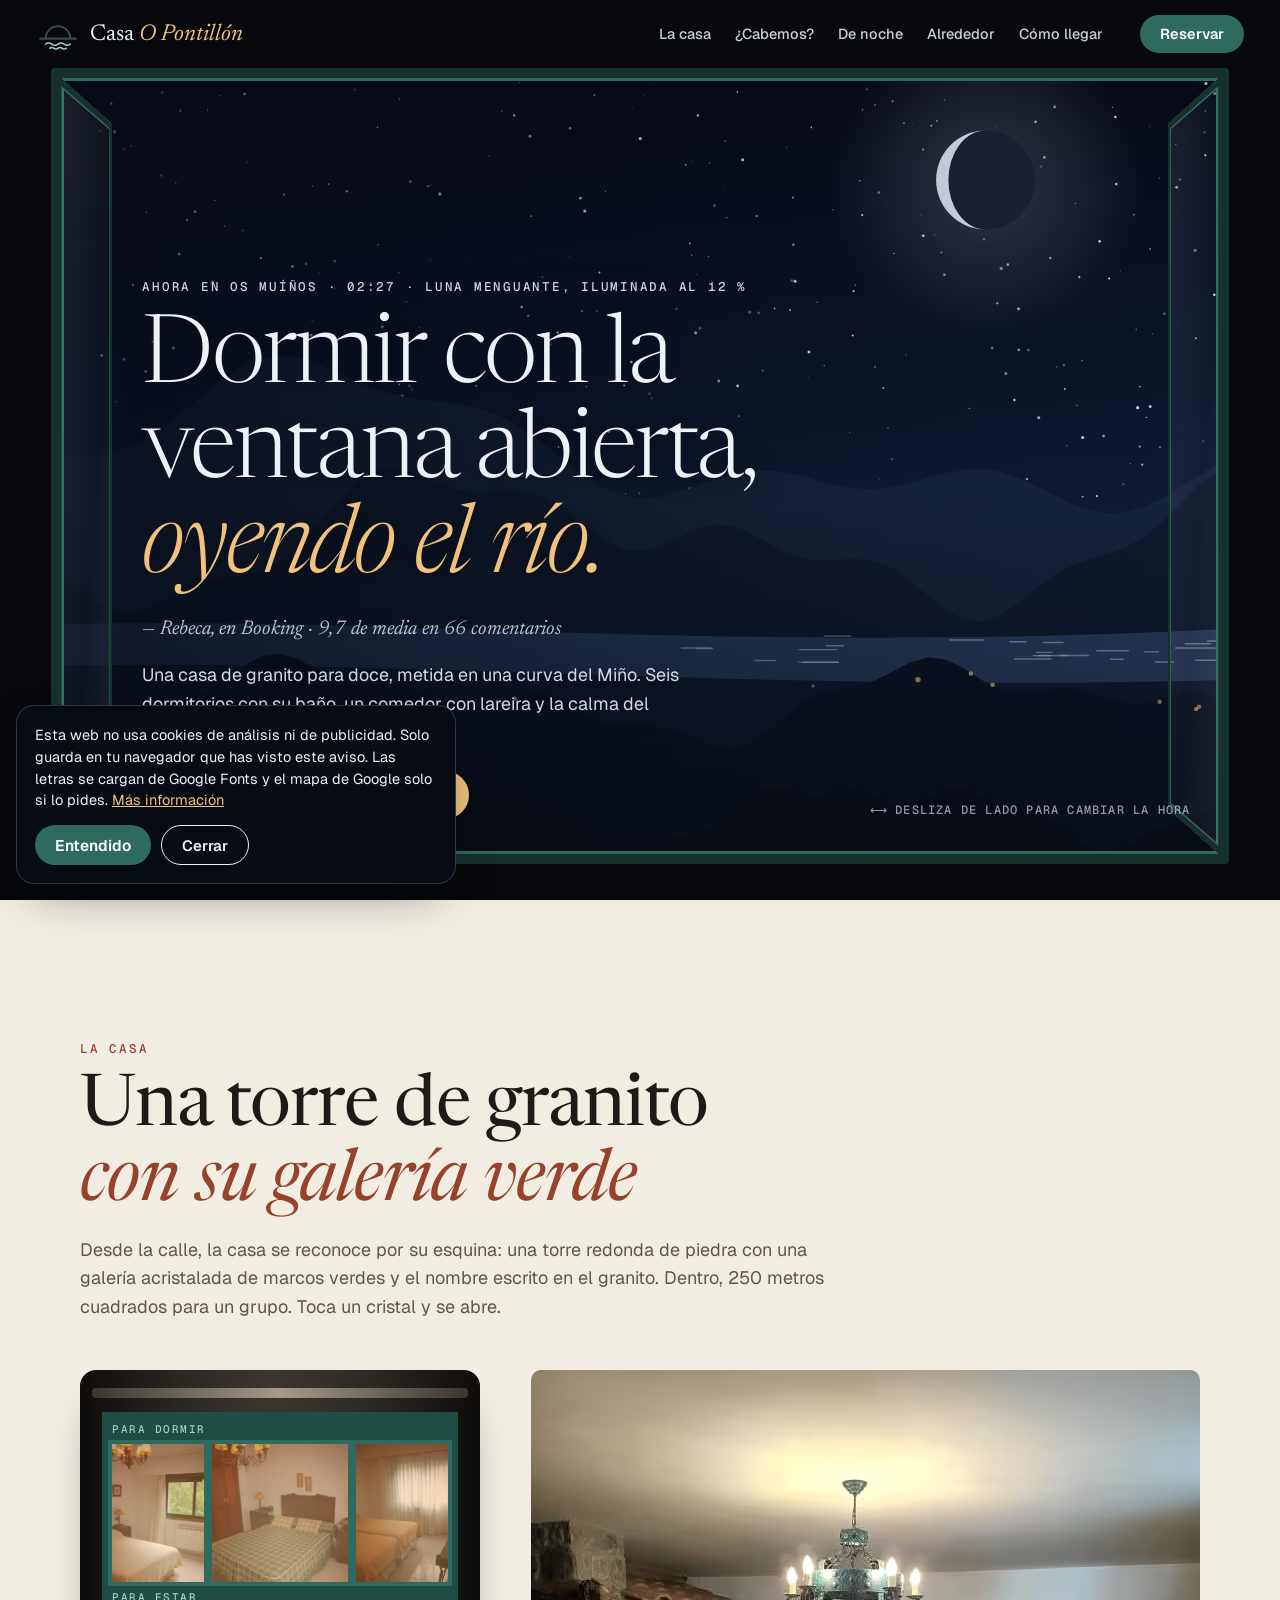
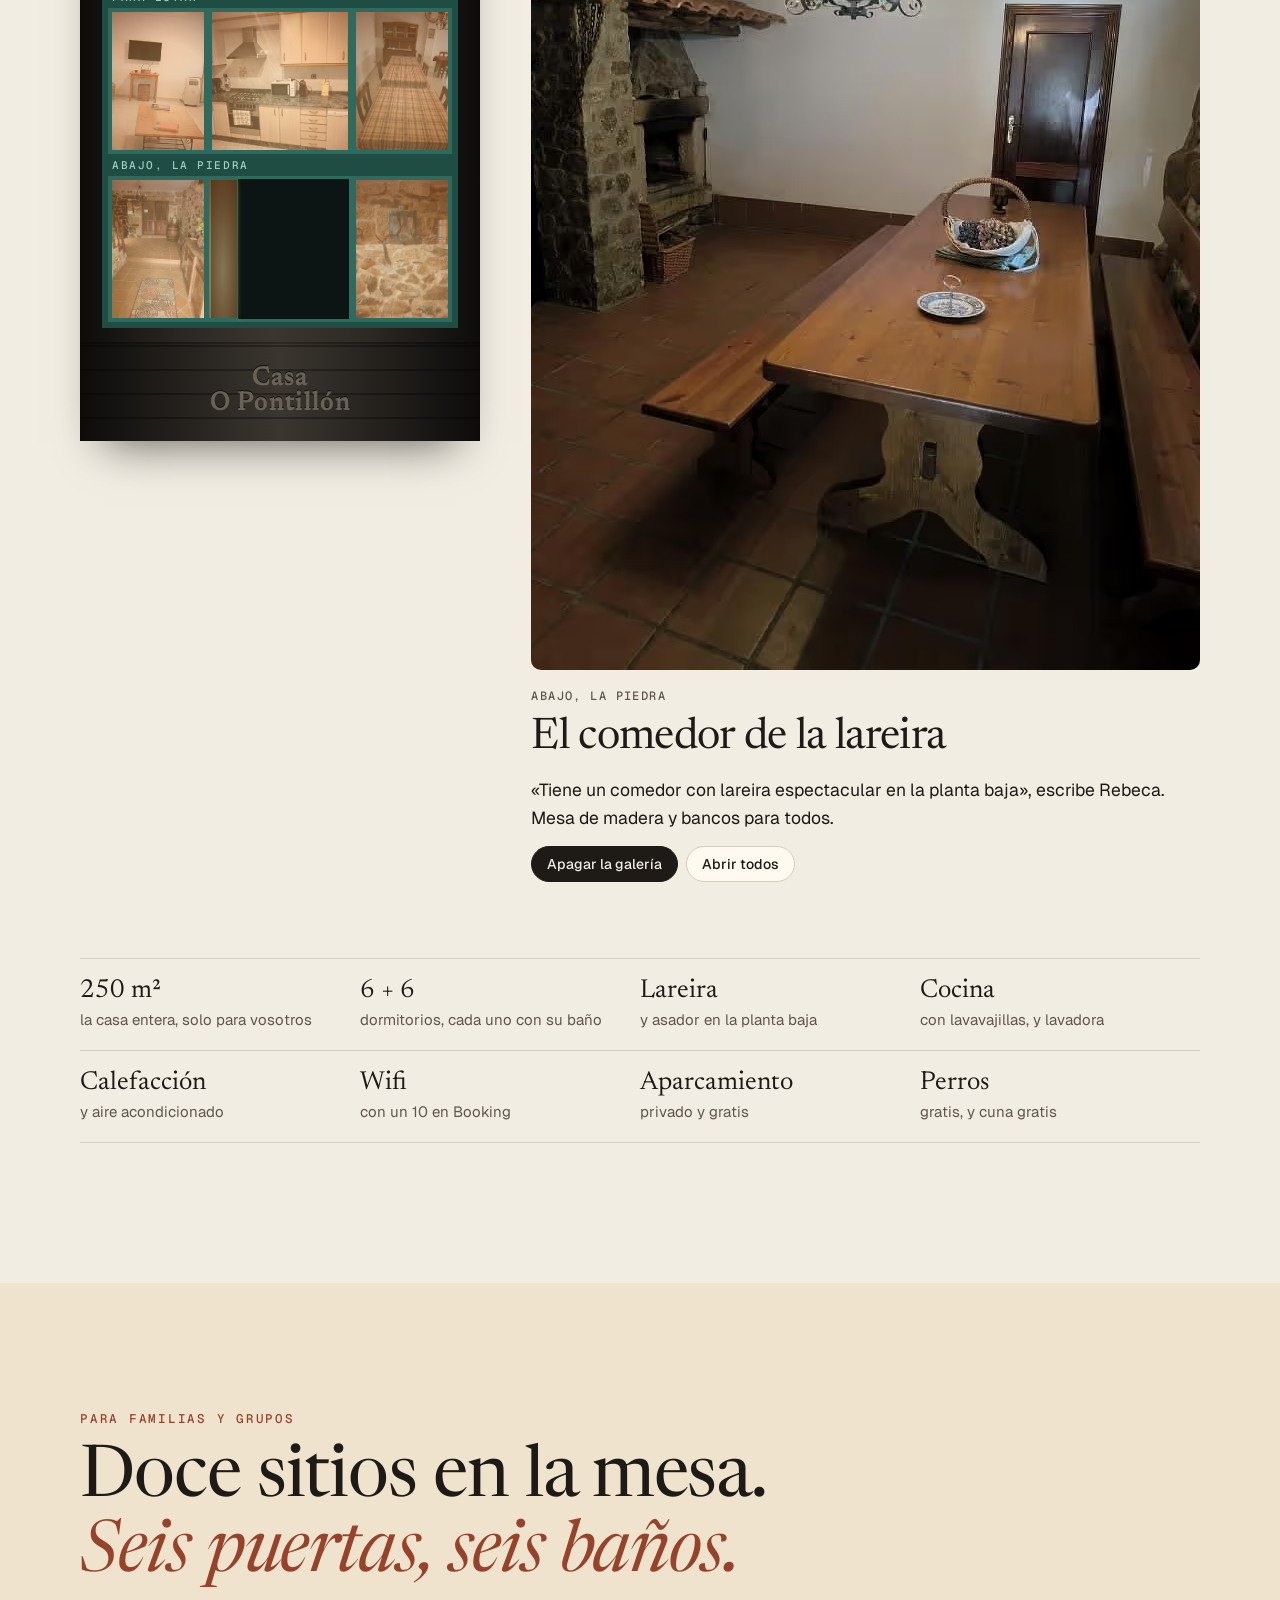
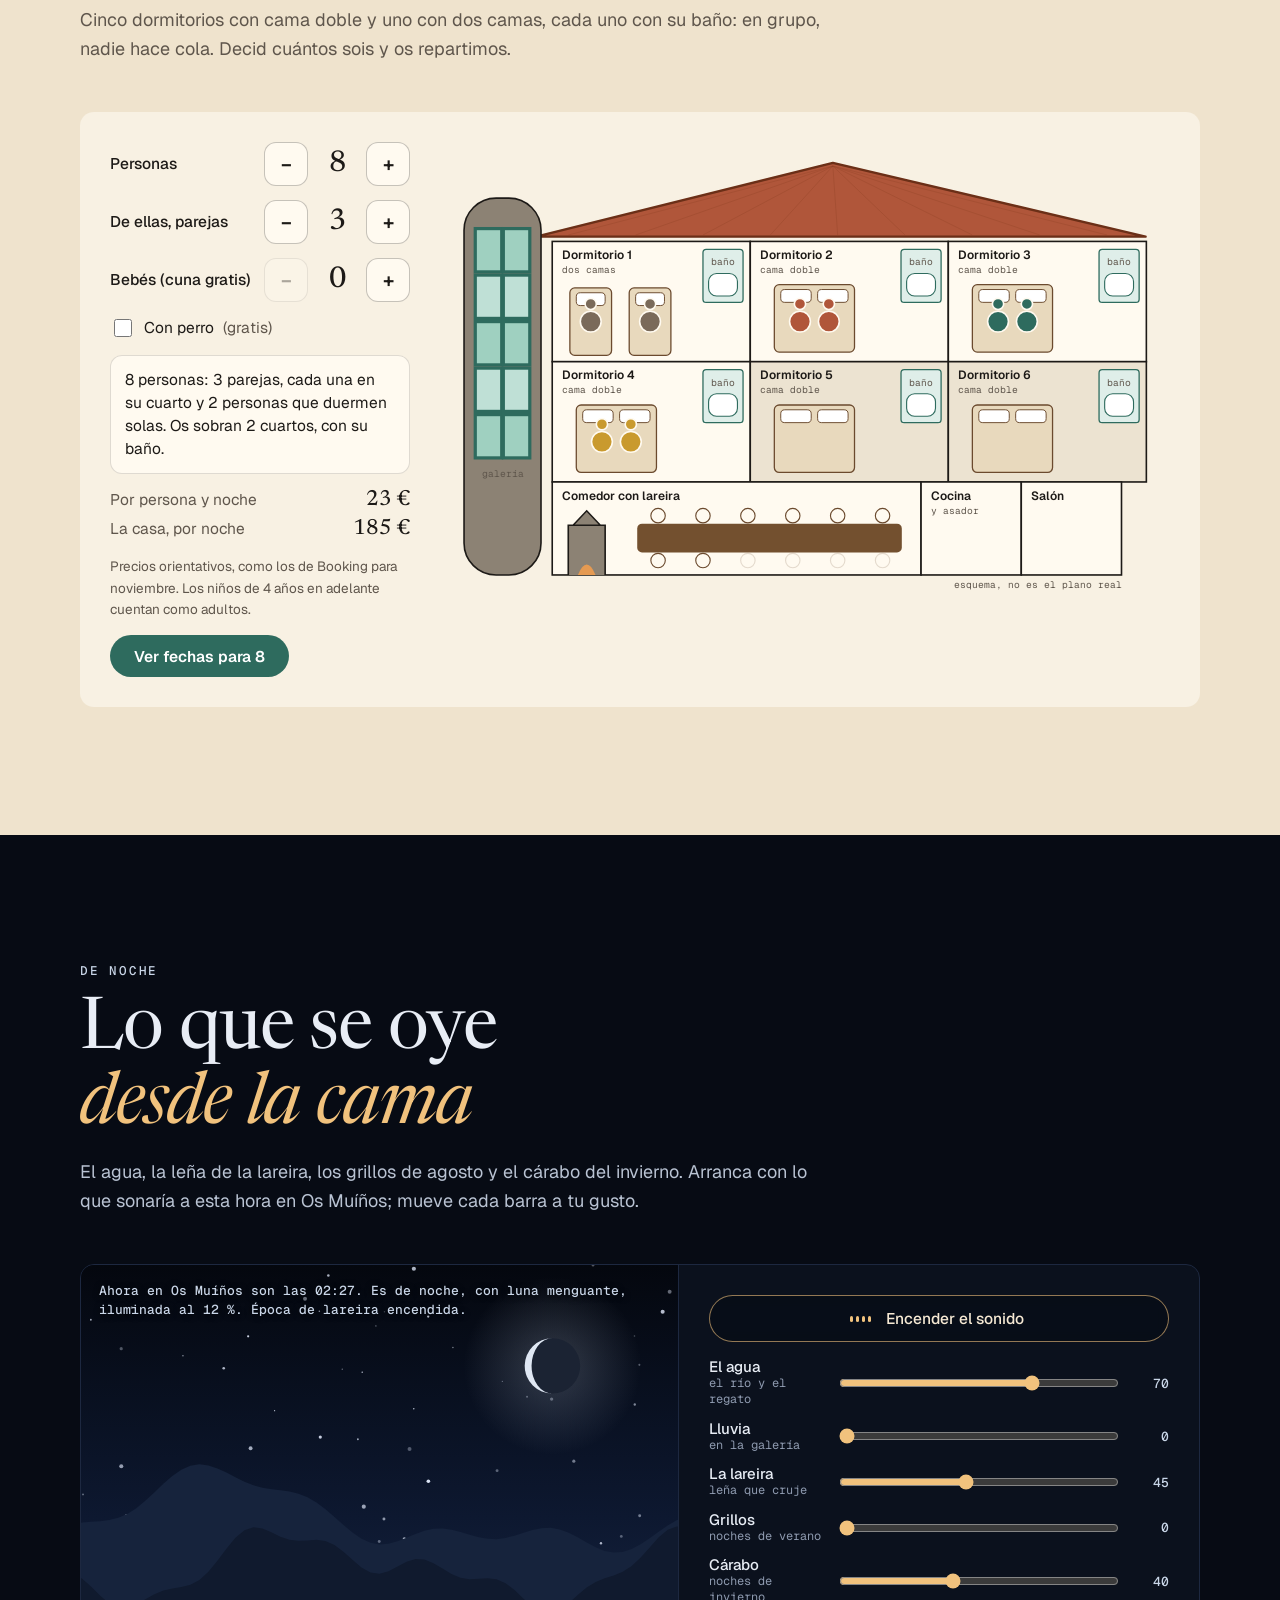
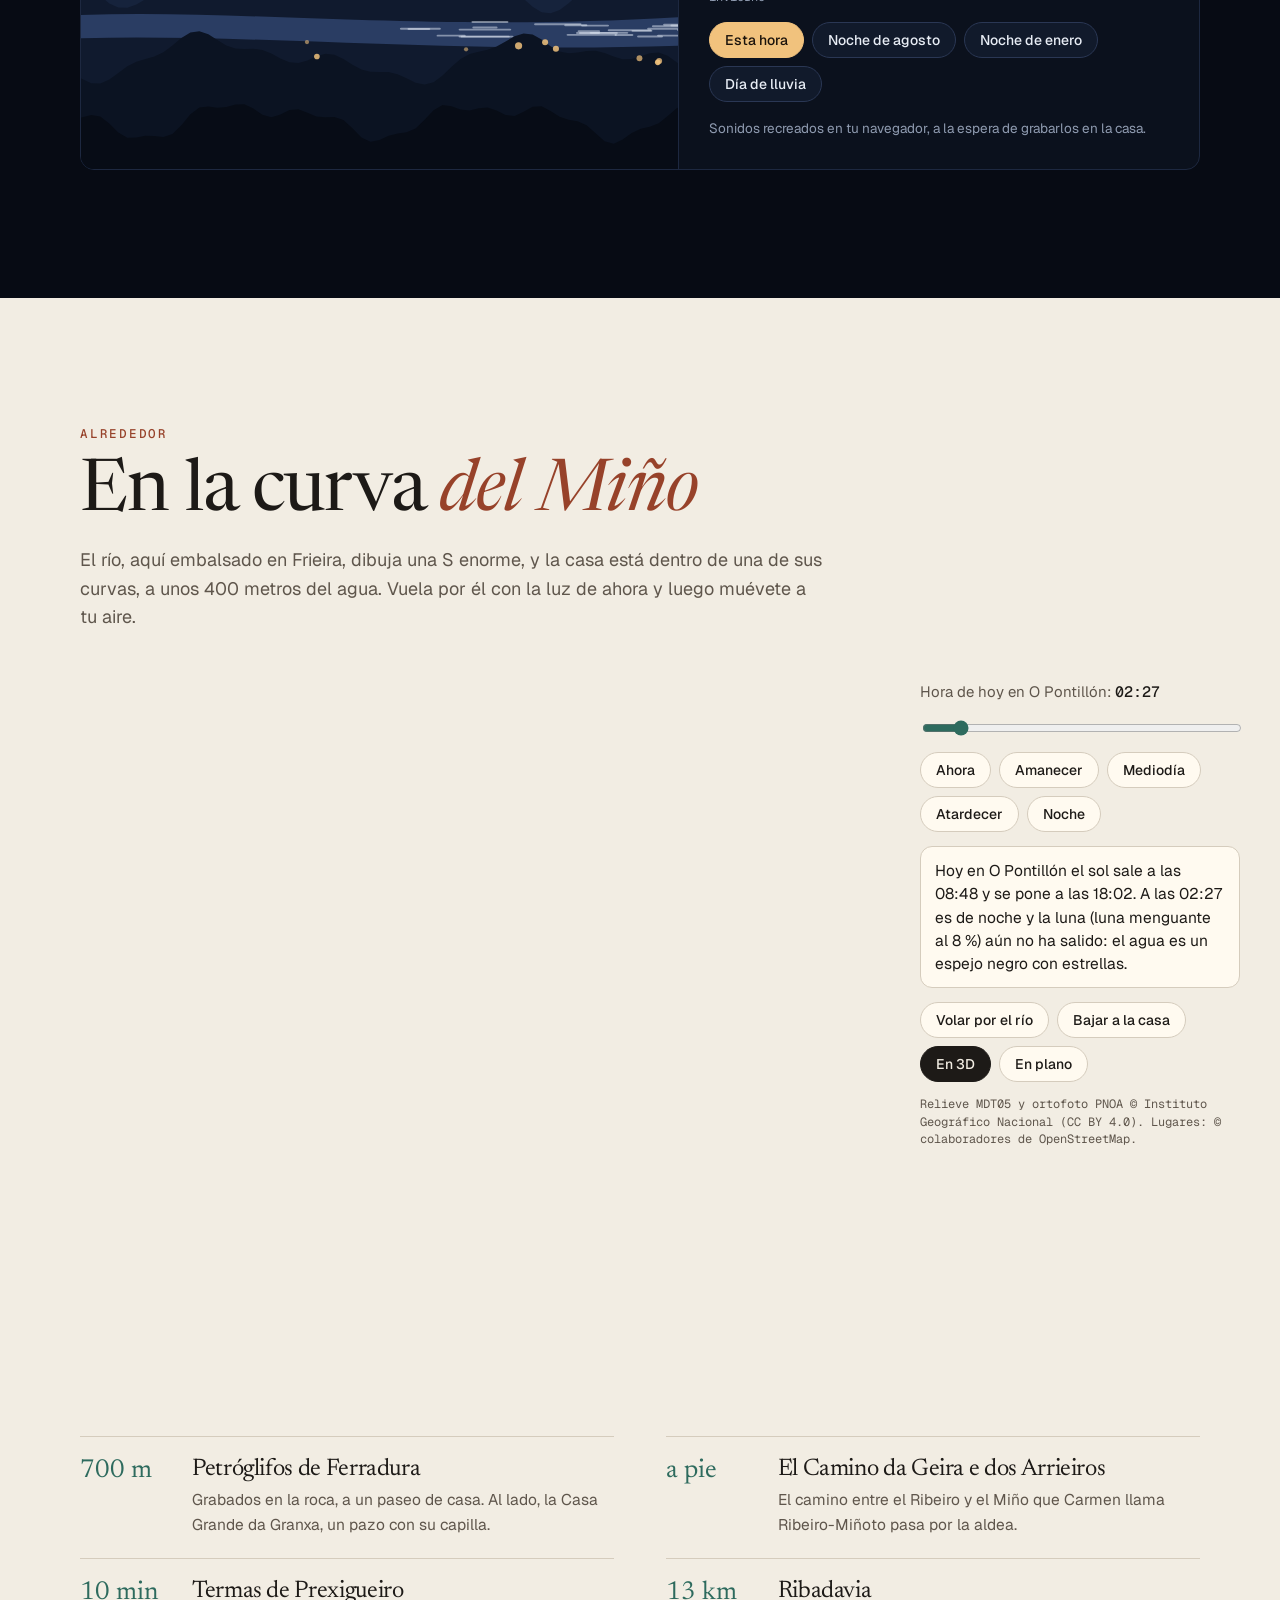
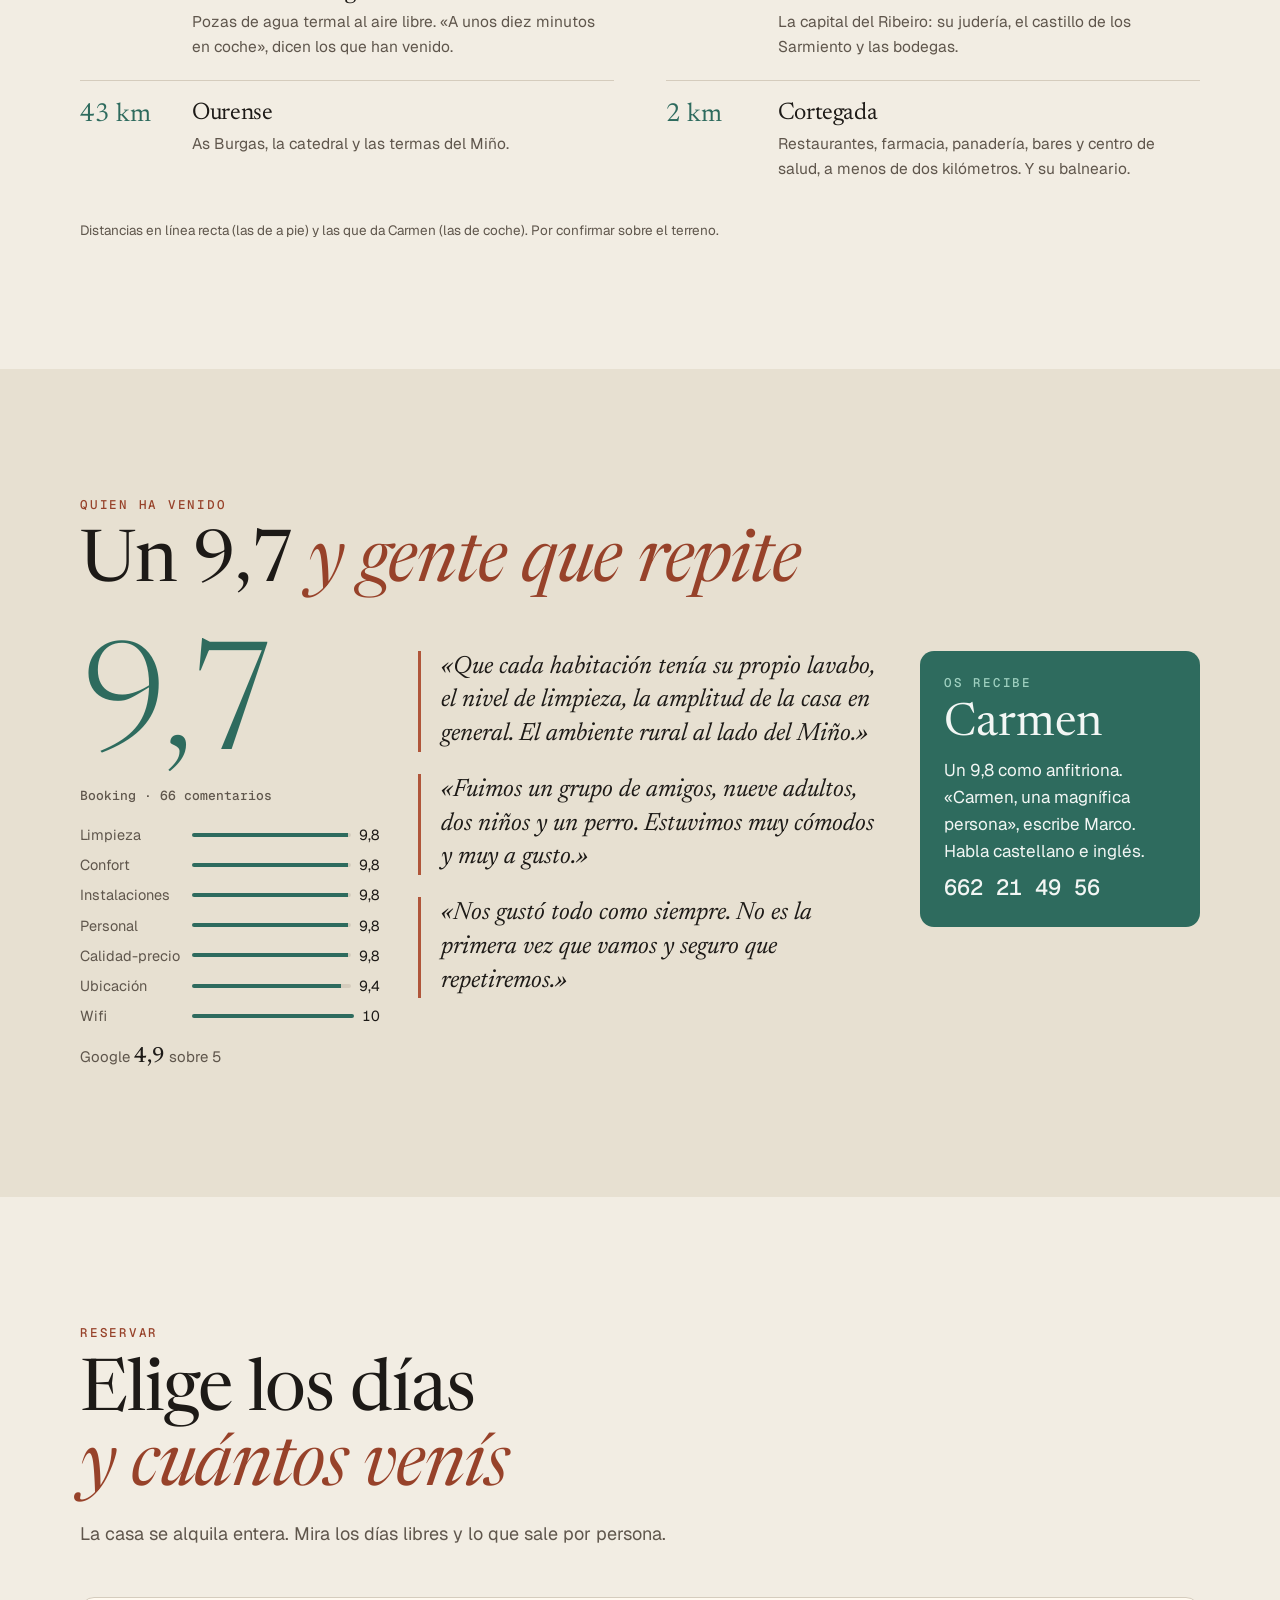
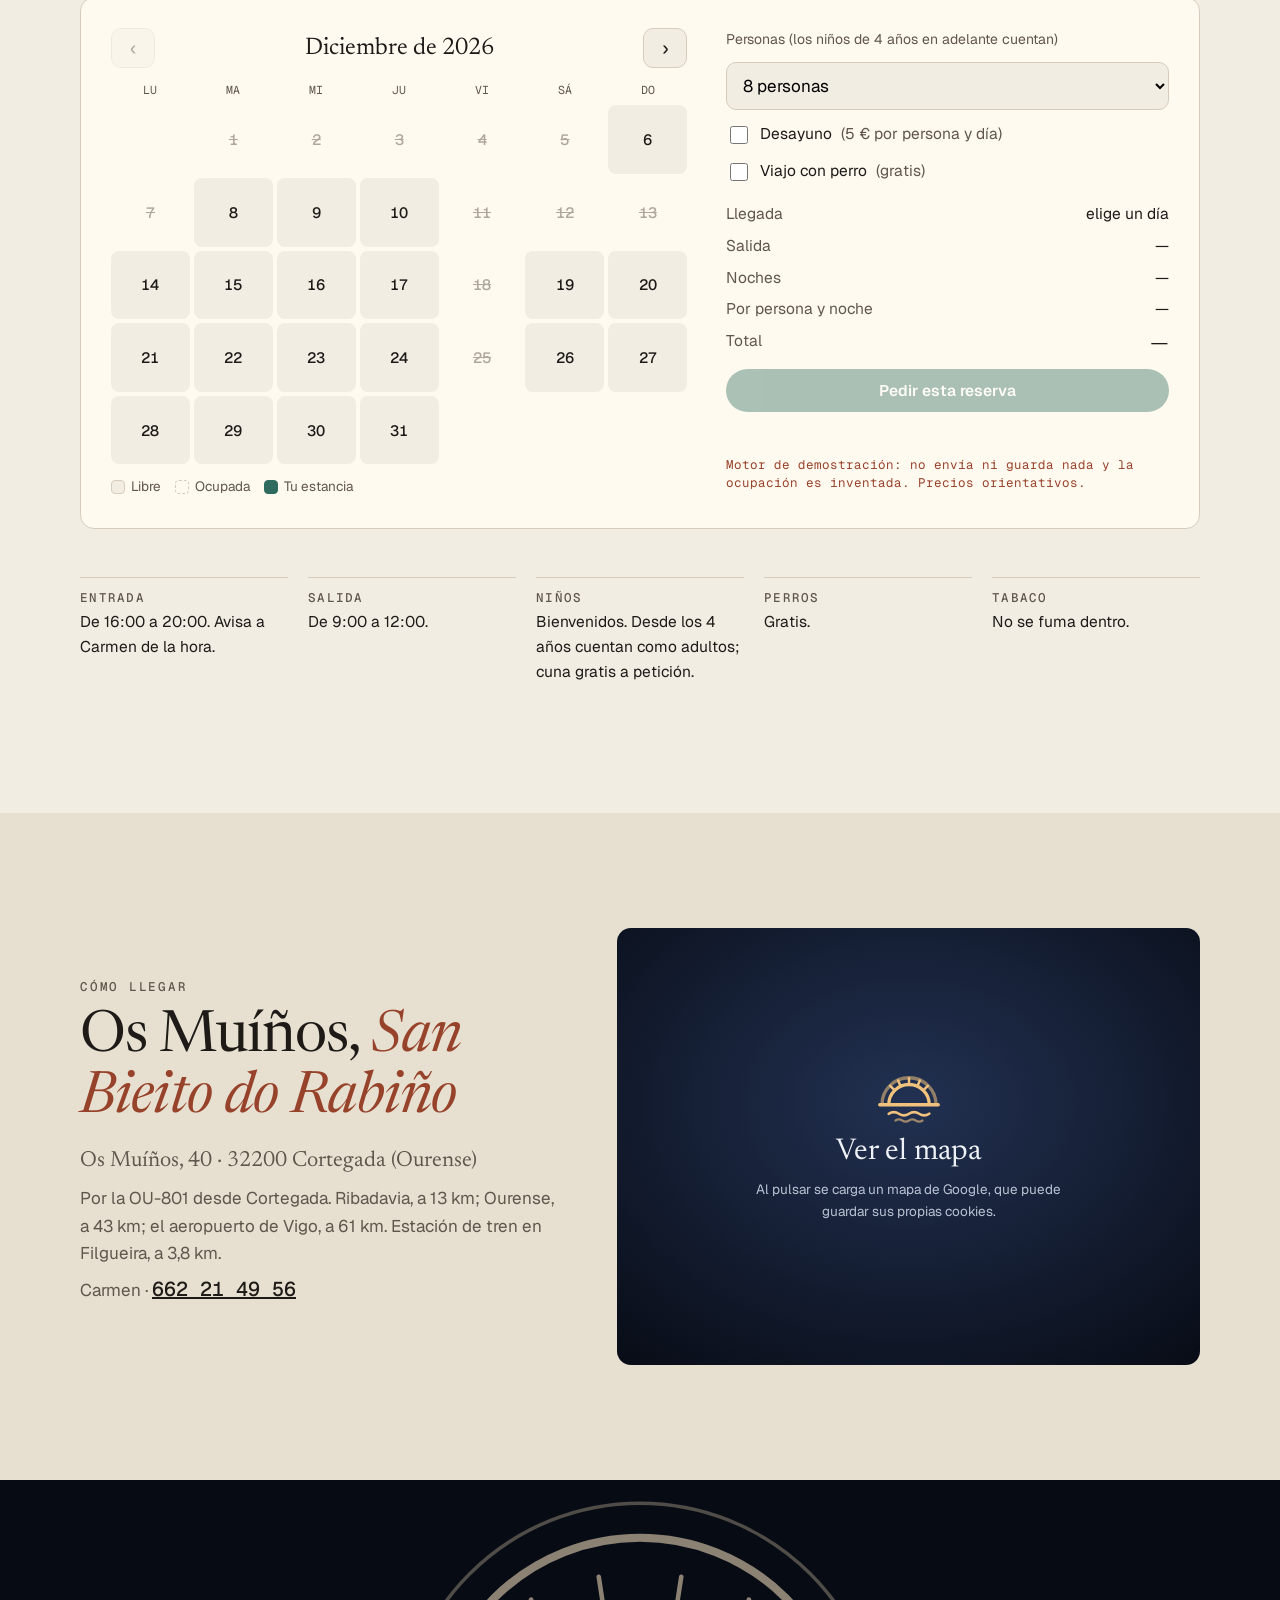
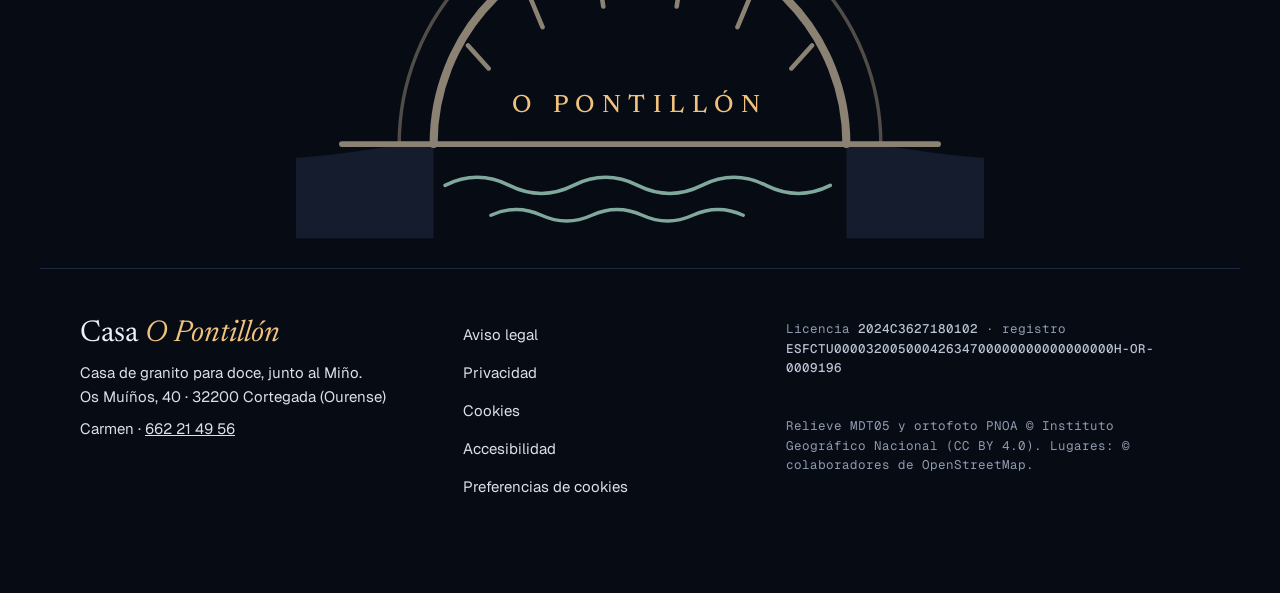
==== commit 5dbdce43: "El Miño en 3D: vuelo por la S y explorador en Alrededor Co-Authored-By: Claude Opus 5.5 <noreply@ant" ====
--- a/index.html
+++ b/index.html
@@ -41,8 +41,8 @@
 <link rel="preconnect" href="https://fonts.gstatic.com" crossorigin>
 <link rel="stylesheet" href="https://fonts.googleapis.com/css2?family=Geist:wght@400;500;600&family=Geist+Mono:wght@400;500&family=Newsreader:ital,opsz,wght@0,6..72,300..600;1,6..72,300..500&display=swap" media="print" onload="this.media='all'">
 <noscript><link rel="stylesheet" href="https://fonts.googleapis.com/css2?family=Geist:wght@400;500;600&family=Geist+Mono:wght@400;500&family=Newsreader:ital,opsz,wght@0,6..72,300..600;1,6..72,300..500&display=swap"></noscript>
-<link rel="stylesheet" href="css/estilos.css?v=212accc4">
-<link rel="stylesheet" href="css/3d.css">
+<link rel="stylesheet" href="css/estilos.css?v=b2f2e1e9">
+<link rel="stylesheet" href="css/3d.css?v=175eb4e5">
 <script type="application/ld+json">{
   "@context": "https://schema.org",
   "@type": "LodgingBusiness",
@@ -235,7 +235,14 @@
   </div>
   <div class="env ancho" id="rio">
     <div class="rio-marco" id="rio-marco">
-      <img id="rio-poster" class="rio-poster" src="img/terreno/plano.jpg" alt="El valle del Miño en relieve, con la S del embalse de Frieira y la casa dentro de una curva"  loading="lazy" decoding="async">
+      <picture>
+        <source type="image/avif" media="(max-aspect-ratio: 1/1)" srcset="img/terreno/poster-rio-movil-900.avif">
+        <source type="image/webp" media="(max-aspect-ratio: 1/1)" srcset="img/terreno/poster-rio-movil-900.webp">
+        <source media="(max-aspect-ratio: 1/1)" srcset="img/terreno/poster-rio-movil-900.jpg">
+        <source type="image/avif" srcset="img/terreno/poster-rio-1600.avif">
+        <source type="image/webp" srcset="img/terreno/poster-rio-1600.webp">
+        <img id="rio-poster" class="rio-poster" src="img/terreno/poster-rio-1600.jpg" alt="El valle del Miño en relieve, con la S del embalse de Frieira y la casa dentro de una curva" width="1600" height="1000" loading="lazy" decoding="async">
+      </picture>
       <div class="rio-lienzo" id="rio-lienzo"></div>
       <div class="rotulos" id="rio-rotulos" aria-hidden="true"></div>
       <button type="button" class="rio-mover" id="rio-mover" hidden>Mover el mapa</button>
@@ -426,6 +433,6 @@
 
 <script src="js/escena.js?v=d40e0c4d" defer></script>
 <script src="js/main.js?v=af0c3372" defer></script>
-<script type="module" src="js/3d/arranque.js" onerror="window.__pont3dFallo &amp;&amp; window.__pont3dFallo()"></script>
+<script type="module" src="js/3d/arranque.js?v=4f90e2fc" onerror="window.__pont3dFallo &amp;&amp; window.__pont3dFallo()"></script>
 </body>
 </html>
--- a/css/estilos.css
+++ b/css/estilos.css
@@ -225,7 +225,9 @@
 .lugares .dist { font: 400 26px/1.1 var(--f-tit); color: var(--verde); }
 .lugares h3 { font-size: 24px; margin-bottom: 6px; }
 .lugares p { color: var(--muted); font-size: 15.5px; }
-@media (max-width: 980px) { .env.ancho { grid-template-columns: 1fr; } .rio-marco { aspect-ratio: 4 / 4.4; } .lugares { grid-template-columns: 1fr; } }
+@media (max-width: 980px) { .env.ancho { grid-template-columns: 1fr; } .rio-marco { aspect-ratio: 16 / 10; } .lugares { grid-template-columns: 1fr; } }
+
+@media (max-width: 700px) { .rio-marco { aspect-ratio: 4 / 5; } }
 
 /* ================= 10. opiniones y Carmen ================= */
 .opiniones { padding: clamp(80px, 10vw, 140px) 0; background: var(--cal-2); }
--- a/css/3d.css
+++ b/css/3d.css
@@ -0,0 +1,59 @@
+/* El 3D del Miño (js/3d/): lo que hay dentro de #rio-marco. El tamaño del marco y los mandos son de la web.
+   Paleta: noche #070b14 · valle #16223a · galería #2e6b5e · luna #c9d6e8 · luz cálida #f1c27d · cal #f2ede3 */
+
+/* El marco y el póster (debajo de todo; con 3D, el canvas entra fundido encima y el póster se queda quieto) */
+.rio-marco { position: relative; overflow: hidden; background: #070b14; isolation: isolate; }
+.rio-marco > picture { display: contents; }
+#rio-poster { position: absolute; inset: 0; width: 100%; height: 100%; object-fit: cover; display: block; }
+
+/* El lienzo: cubre su hueco. Si solo cambia el alto (barra del móvil) el búfer no se rehace: object-fit recorta sin deformar */
+.rio-lienzo, #rio-rotulos { position: absolute; inset: 0; }
+canvas.lienzo3d { position: absolute; inset: 0; width: 100%; height: 100%; display: block; object-fit: cover; opacity: 0; transition: opacity .7s ease; }
+#rio.con-3d canvas.lienzo3d { opacity: 1; }
+#rio.con-3d:not(.volando) .rio-lienzo { cursor: grab; }
+#rio.con-3d .rio-lienzo:active { cursor: grabbing; }
+.rio-lienzo:focus-visible { outline: 2px solid #f1c27d; outline-offset: -4px; }
+
+/* En plano: la imagen (la crea el 3D al pulsar) entera, sobre el fondo de noche; el lienzo se oculta */
+.rio-marco > .rio-plano { display: contents; }
+#rio-plano-img { position: absolute; inset: 0; width: 100%; height: 100%; object-fit: contain; background: #070b14; display: none; }
+.rio-marco.plano #rio-plano-img { display: block; }
+.rio-marco.plano .rio-lienzo { visibility: hidden; pointer-events: none; }
+
+/* Rótulos sobre el relieve (en 3D y en plano) */
+#rio-rotulos { pointer-events: none; overflow: hidden; z-index: 1; }
+.rotulo3d { position: absolute; left: 0; top: 0; transform: translate(-50%, -100%); font: 500 12px/1.2 "Geist", system-ui, sans-serif; color: #f2ede3; white-space: nowrap;
+  padding: 4px 8px; border-radius: 6px; background: rgb(7 11 20 / .7); -webkit-backdrop-filter: blur(4px); backdrop-filter: blur(4px); border: 1px solid rgb(201 214 232 / .25); will-change: transform; }
+.rotulo3d small { display: block; font: 400 10.5px/1.2 "Geist Mono", ui-monospace, monospace; opacity: .78; }
+.rotulo3d::after { content: ""; position: absolute; left: 50%; top: 100%; width: 1px; height: 12px; background: rgb(201 214 232 / .6); }
+.rotulo3d.casa { background: #2e6b5e; border-color: #6fb5a1; color: #fff; }
+.rotulo3d.casa::after { background: #6fb5a1; }
+.rotulo3d.rio { background: none; border: 0; -webkit-backdrop-filter: none; backdrop-filter: none; padding: 0; font: italic 400 16px/1 "Newsreader", Georgia, serif; color: #c9d6e8;
+  text-shadow: 0 1px 6px rgb(0 0 0 / .85), 0 0 2px rgb(0 0 0 / .6); }
+.rotulo3d.rio::after { display: none; }
+.rio-marco.plano .rotulo3d { -webkit-backdrop-filter: none; backdrop-filter: none; }
+
+/* Lo que va encima del lienzo: el chip de ahora, «Mover el mapa» (táctil) y el aviso de carga */
+.rio-chip, .rio-carga, .rio-mover { position: absolute; z-index: 2; margin: 0; font: 400 12.5px/1.2 "Geist Mono", ui-monospace, monospace; color: #f2ede3;
+  background: rgb(7 11 20 / .72); border: 1px solid rgb(201 214 232 / .22); border-radius: 99px; padding: 7px 12px; -webkit-backdrop-filter: blur(6px); backdrop-filter: blur(6px); }
+.rio-chip { left: 12px; top: 12px; max-width: calc(100% - 24px); overflow: hidden; text-overflow: ellipsis; white-space: nowrap; }
+.rio-carga { left: 12px; bottom: 12px; max-width: calc(100% - 24px); }
+.rio-carga[hidden], .rio-mover[hidden] { display: none; }
+.rio-mover { right: 12px; bottom: 12px; font: 500 14px/1 "Geist", system-ui, sans-serif; padding: 11px 16px; min-height: 44px; cursor: pointer; }
+.rio-mover:focus-visible { outline: 2px solid #f1c27d; outline-offset: 2px; }
+.rio-marco.mapa-suelto .rio-mover { background: #2e6b5e; border-color: #6fb5a1; }
+.rio-marco.mapa-suelto { box-shadow: inset 0 0 0 2px #6fb5a1; }
+/* con «Mover el mapa» abajo a la derecha, el aviso de carga no se le monta */
+@media (pointer: coarse) { .rio-carga { max-width: calc(100% - 170px); } }
+
+@media (max-width: 600px) {
+  .rotulo3d { font-size: 11px; padding: 3px 6px; }
+  .rotulo3d small { font-size: 9.5px; }
+  .rotulo3d.rio { font-size: 14px; }
+  .rio-chip, .rio-carga { font-size: 11px; padding: 6px 10px; }
+  .rio-chip { white-space: normal; border-radius: 12px; }
+}
+
+@media (prefers-reduced-motion: reduce) {
+  canvas.lienzo3d { transition: none; }
+}
